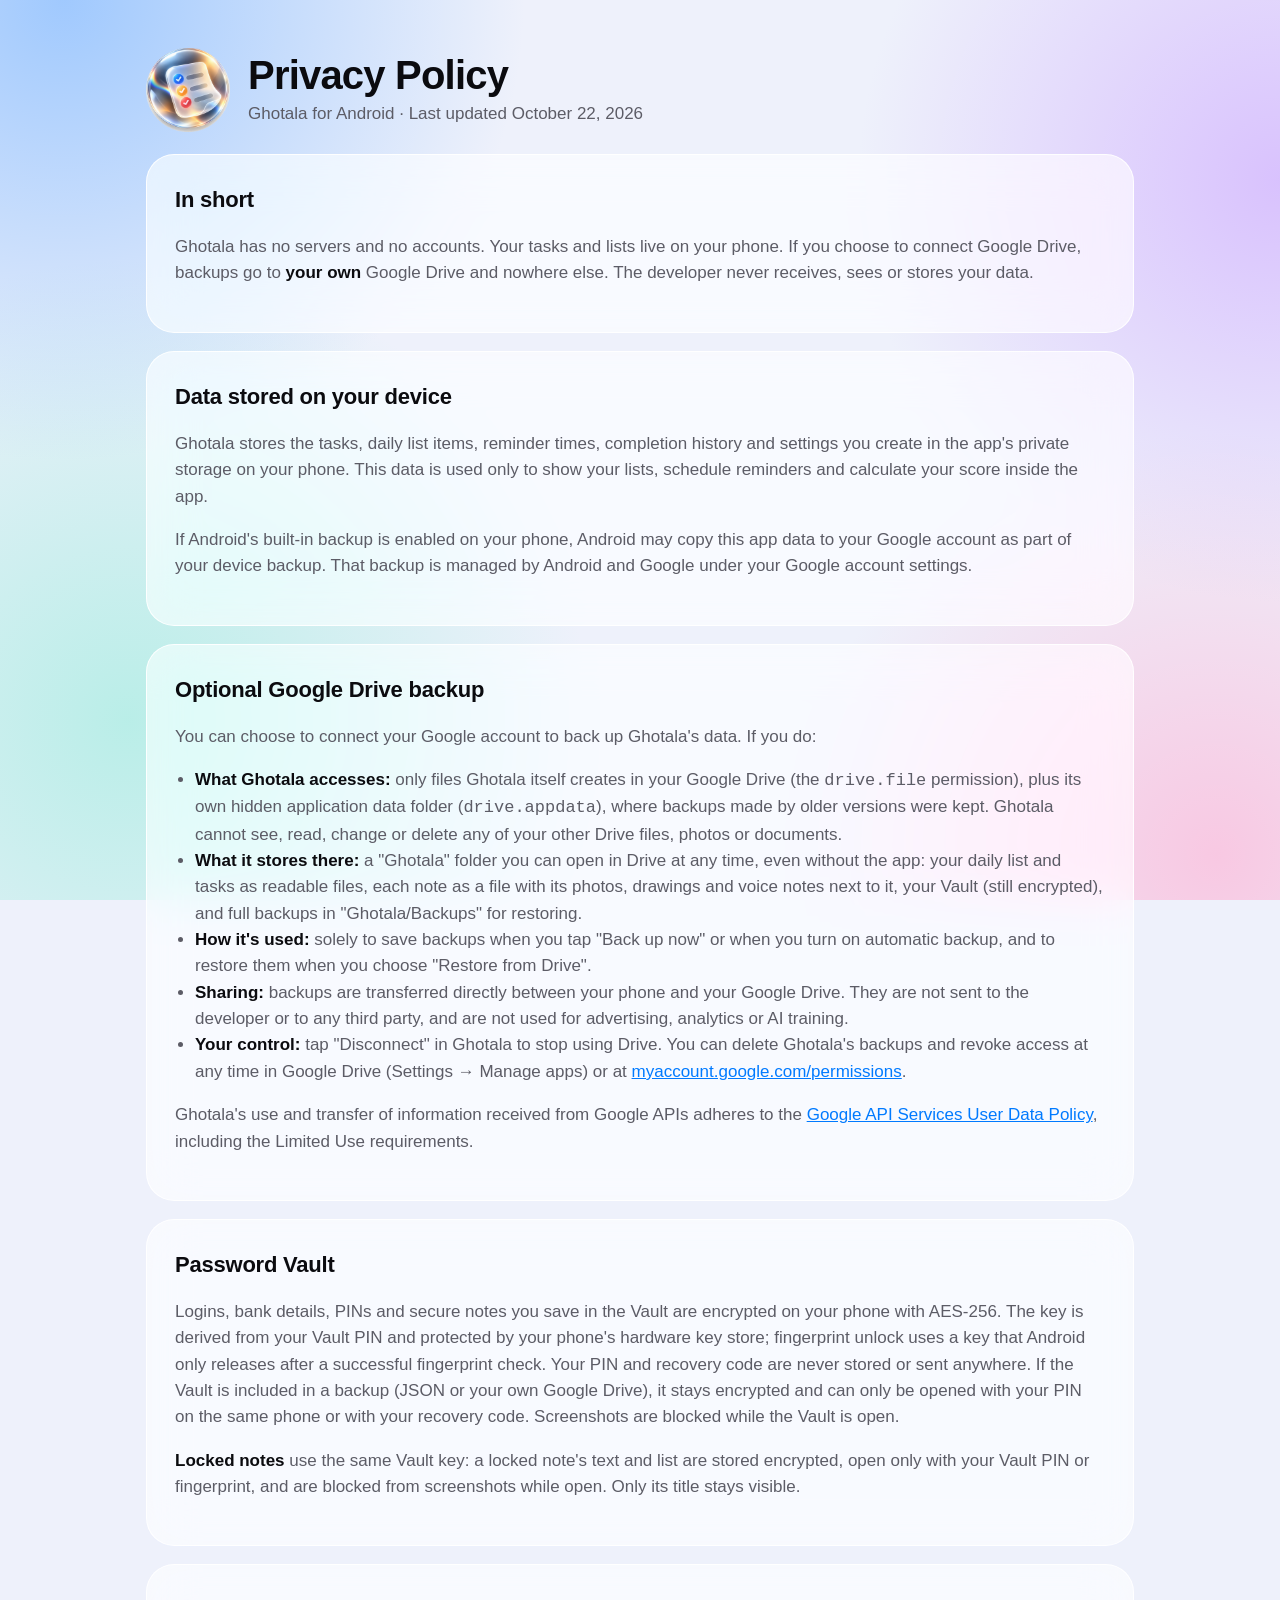
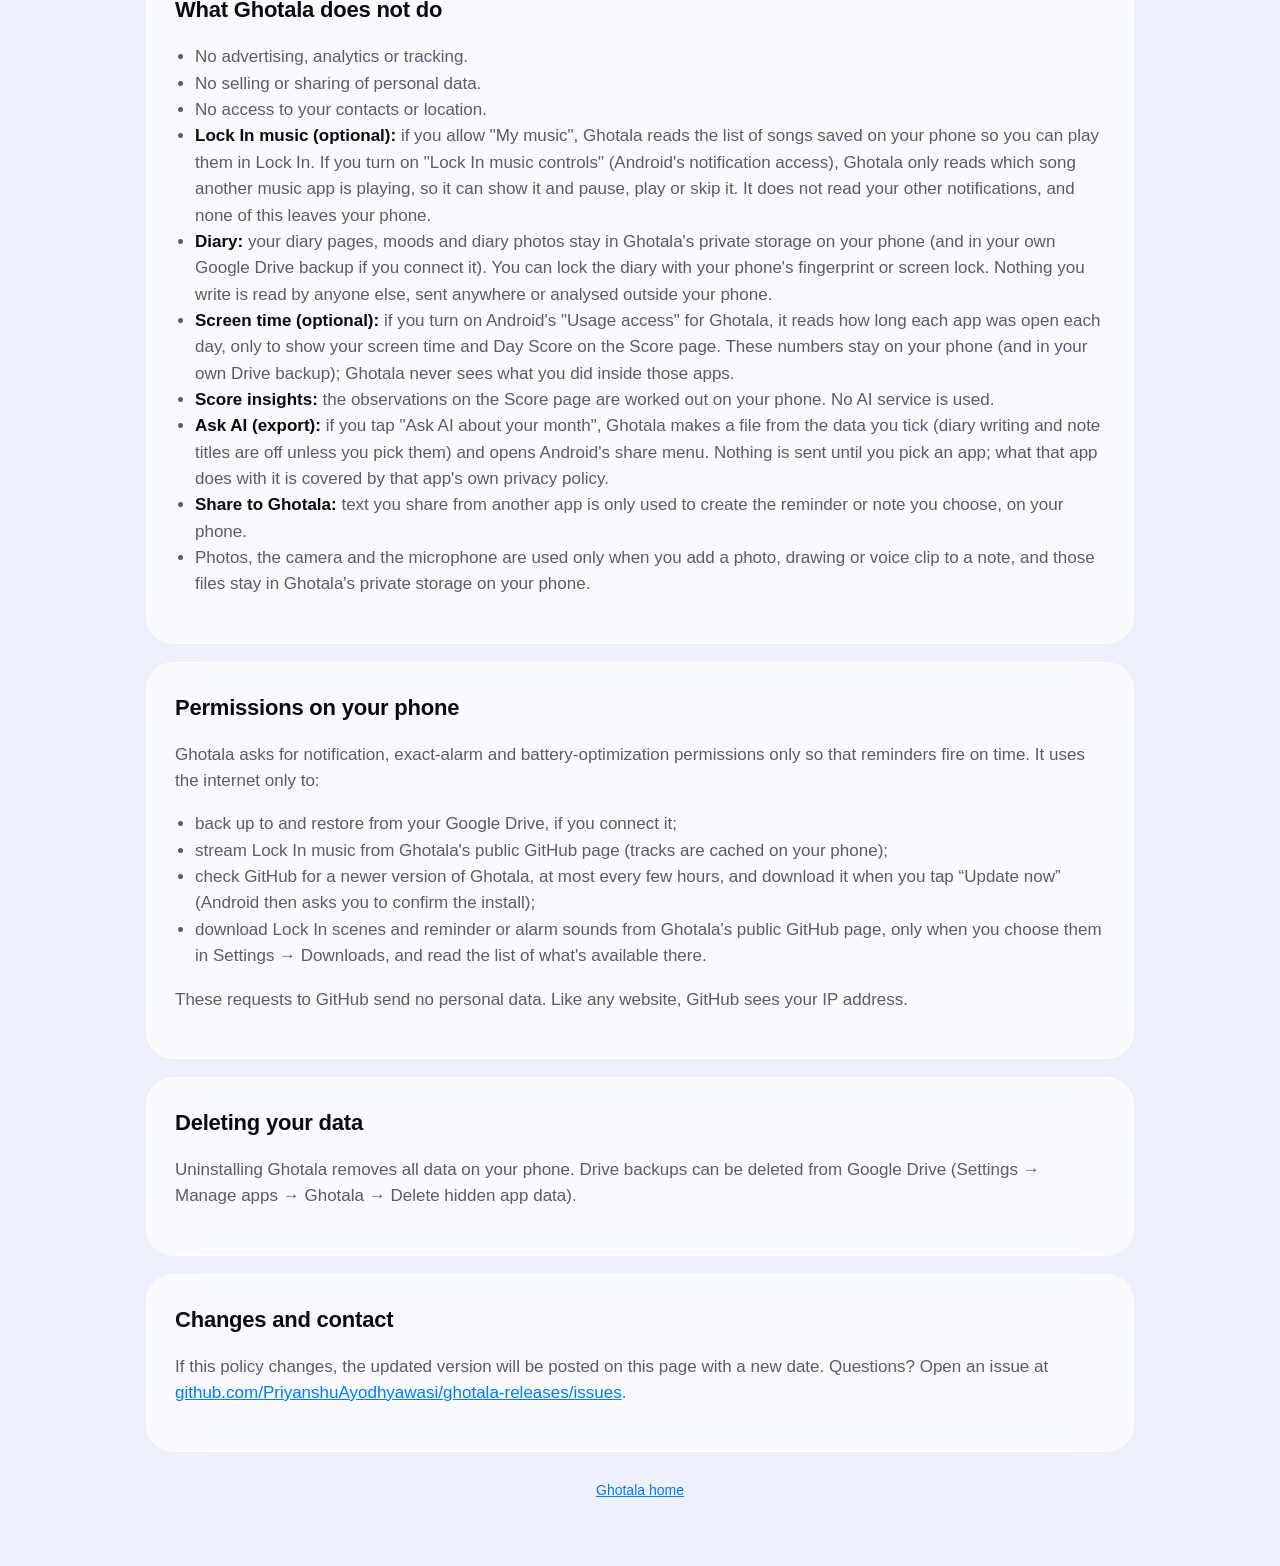
==== docs/privacy.html @ 21cbc841 "5.0: Score, locked notes, new Lock In, dock widget; privacy update" ====
<!doctype html>
<html lang="en">
<head>
  <meta charset="utf-8">
  <meta name="viewport" content="width=device-width, initial-scale=1">
  <title>Ghotala Privacy Policy</title>
  <meta name="description" content="How Ghotala handles your data, including optional Google Drive backups.">
  <link rel="icon" href="logo.png">
  <link rel="stylesheet" href="style.css?v=49">
</head>
<body>
<main>
  <header>
    <img src="logo.png" alt="Ghotala app icon">
    <div>
      <h1>Privacy Policy</h1>
      <p style="margin:4px 0 0">Ghotala for Android · Last updated October 22, 2026</p>
    </div>
  </header>

  <section class="card">
    <h2>In short</h2>
    <p>Ghotala has no servers and no accounts. Your tasks and lists live on your phone. If you choose to
      connect Google Drive, backups go to <strong>your own</strong> Google Drive and nowhere else.
      The developer never receives, sees or stores your data.</p>
  </section>

  <section class="card">
    <h2>Data stored on your device</h2>
    <p>Ghotala stores the tasks, daily list items, reminder times, completion history and settings you create in the
      app's private storage on your phone. This data is used only to show your lists, schedule reminders and
      calculate your score inside the app.</p>
    <p>If Android's built-in backup is enabled on your phone, Android may copy this app data to your Google account
      as part of your device backup. That backup is managed by Android and Google under your Google account settings.</p>
  </section>

  <section class="card">
    <h2>Optional Google Drive backup</h2>
    <p>You can choose to connect your Google account to back up Ghotala's data. If you do:</p>
    <ul>
      <li><strong>What Ghotala accesses:</strong> only files Ghotala itself creates in your Google Drive (the
        <code>drive.file</code> permission), plus its own hidden application data folder (<code>drive.appdata</code>),
        where backups made by older versions were kept. Ghotala cannot see, read, change or delete any of your other
        Drive files, photos or documents.</li>
      <li><strong>What it stores there:</strong> a "Ghotala" folder you can open in Drive at any time, even without the
        app: your daily list and tasks as readable files, each note as a file with its photos, drawings and voice
        notes next to it, your Vault (still encrypted), and full backups in "Ghotala/Backups" for restoring.</li>
      <li><strong>How it's used:</strong> solely to save backups when you tap "Back up now" or when you turn on automatic
        backup, and to restore them when you choose "Restore from Drive".</li>
      <li><strong>Sharing:</strong> backups are transferred directly between your phone and your Google Drive. They are not
        sent to the developer or to any third party, and are not used for advertising, analytics or AI training.</li>
      <li><strong>Your control:</strong> tap "Disconnect" in Ghotala to stop using Drive. You can delete Ghotala's backups
        and revoke access at any time in Google Drive (Settings → Manage apps) or at
        <a href="https://myaccount.google.com/permissions">myaccount.google.com/permissions</a>.</li>
    </ul>
    <p>Ghotala's use and transfer of information received from Google APIs adheres to the
      <a href="https://developers.google.com/terms/api-services-user-data-policy">Google API Services User Data Policy</a>,
      including the Limited Use requirements.</p>
  </section>

  <section class="card">
    <h2>Password Vault</h2>
    <p>Logins, bank details, PINs and secure notes you save in the Vault are encrypted on your phone with AES-256.
      The key is derived from your Vault PIN and protected by your phone's hardware key store; fingerprint unlock uses
      a key that Android only releases after a successful fingerprint check. Your PIN and recovery code are never stored
      or sent anywhere. If the Vault is included in a backup (JSON or your own Google Drive), it stays encrypted and can
      only be opened with your PIN on the same phone or with your recovery code. Screenshots are blocked while the Vault is open.</p>
    <p><strong>Locked notes</strong> use the same Vault key: a locked note's text and list are stored encrypted, open only
      with your Vault PIN or fingerprint, and are blocked from screenshots while open. Only its title stays visible.</p>
  </section>

  <section class="card">
    <h2>What Ghotala does not do</h2>
    <ul>
      <li>No advertising, analytics or tracking.</li>
      <li>No selling or sharing of personal data.</li>
      <li>No access to your contacts or location.</li>
      <li><strong>Lock In music (optional):</strong> if you allow "My music", Ghotala reads the list of songs saved on
        your phone so you can play them in Lock In. If you turn on "Lock In music controls" (Android's notification
        access), Ghotala only reads which song another music app is playing, so it can show it and pause, play or skip it.
        It does not read your other notifications, and none of this leaves your phone.</li>
      <li><strong>Diary:</strong> your diary pages, moods and diary photos stay in Ghotala's private storage on your phone
        (and in your own Google Drive backup if you connect it). You can lock the diary with your phone's fingerprint or
        screen lock. Nothing you write is read by anyone else, sent anywhere or analysed outside your phone.</li>
      <li><strong>Screen time (optional):</strong> if you turn on Android's "Usage access" for Ghotala, it reads how long
        each app was open each day, only to show your screen time and Day Score on the Score page. These numbers stay on your
        phone (and in your own Drive backup); Ghotala never sees what you did inside those apps.</li>
      <li><strong>Score insights:</strong> the observations on the Score page are worked out on your phone. No AI service is used.</li>
      <li><strong>Ask AI (export):</strong> if you tap "Ask AI about your month", Ghotala makes a file from the data you tick
        (diary writing and note titles are off unless you pick them) and opens Android's share menu. Nothing is sent until
        you pick an app; what that app does with it is covered by that app's own privacy policy.</li>
      <li><strong>Share to Ghotala:</strong> text you share from another app is only used to create the reminder or note you choose, on your phone.</li>
      <li>Photos, the camera and the microphone are used only when you add a photo, drawing or voice clip to a note,
        and those files stay in Ghotala's private storage on your phone.</li>
    </ul>
  </section>

  <section class="card">
    <h2>Permissions on your phone</h2>
    <p>Ghotala asks for notification, exact-alarm and battery-optimization permissions only so that reminders fire on time.
      It uses the internet only to:</p>
    <ul>
      <li>back up to and restore from your Google Drive, if you connect it;</li>
      <li>stream Lock In music from Ghotala's public GitHub page (tracks are cached on your phone);</li>
      <li>check GitHub for a newer version of Ghotala, at most every few hours, and download it when you tap “Update now” (Android then asks you to confirm the install);</li>
      <li>download Lock In scenes and reminder or alarm sounds from Ghotala's public GitHub page, only when you choose them in Settings → Downloads, and read the list of what's available there.</li>
    </ul>
    <p>These requests to GitHub send no personal data. Like any website, GitHub sees your IP address.</p>
  </section>

  <section class="card">
    <h2>Deleting your data</h2>
    <p>Uninstalling Ghotala removes all data on your phone. Drive backups can be deleted from Google Drive
      (Settings → Manage apps → Ghotala → Delete hidden app data).</p>
  </section>

  <section class="card">
    <h2>Changes and contact</h2>
    <p>If this policy changes, the updated version will be posted on this page with a new date.
      Questions? Open an issue at
      <a href="https://github.com/PriyanshuAyodhyawasi/ghotala-releases/issues">github.com/PriyanshuAyodhyawasi/ghotala-releases/issues</a>.</p>
  </section>

  <footer><a href="index.html">Ghotala home</a></footer>
</main>
</body>
</html>
---- docs/style.css ----
:root {
  --bg: #eef1fb; --text: #0b0b0f; --text2: #5c5c66; --glass: rgba(255,255,255,.62);
  --rim: rgba(255,255,255,.9); --accent: #007aff; --blob1: #7fb8ff; --blob2: #cda8ff; --blob3: #ffadd2; --blob4: #8eebd8;
}
@media (prefers-color-scheme: dark) {
  :root { --bg: #07080f; --text: #fff; --text2: #a5a5b0; --glass: rgba(255,255,255,.08);
    --rim: rgba(255,255,255,.22); --accent: #0a84ff; --blob1: #1e5bff; --blob2: #7b2cff; --blob3: #ff2d87; --blob4: #00bfa5; }
}
* { box-sizing: border-box; }
body {
  margin: 0; min-height: 100vh; color: var(--text); background: var(--bg);
  font: 17px/1.55 -apple-system, BlinkMacSystemFont, "SF Pro Text", "Segoe UI", Roboto, sans-serif;
  background-image:
    radial-gradient(60vmax 60vmax at 5% 0%, color-mix(in srgb, var(--blob1) 70%, transparent), transparent 60%),
    radial-gradient(55vmax 55vmax at 100% 20%, color-mix(in srgb, var(--blob2) 65%, transparent), transparent 60%),
    radial-gradient(60vmax 60vmax at 10% 80%, color-mix(in srgb, var(--blob4) 55%, transparent), transparent 60%),
    radial-gradient(55vmax 55vmax at 95% 95%, color-mix(in srgb, var(--blob3) 60%, transparent), transparent 60%);
  background-attachment: fixed;
}
main { max-width: 760px; margin: 0 auto; padding: 48px 16px 64px; }
.card {
  background: var(--glass); border: 1px solid var(--rim); border-radius: 28px; padding: 28px;
  backdrop-filter: blur(24px) saturate(160%); -webkit-backdrop-filter: blur(24px) saturate(160%);
  margin-bottom: 18px;
}
header { display: flex; align-items: center; gap: 18px; margin-bottom: 22px; }
header img { width: 84px; height: 84px; border-radius: 20px; }
h1 { font-size: 40px; line-height: 1.1; margin: 0; letter-spacing: -.02em; }
h2 { font-size: 22px; margin: 0 0 8px; letter-spacing: -.01em; }
p, li { color: var(--text2); }
p strong, li strong { color: var(--text); }
a { color: var(--accent); }
.btn {
  display: inline-block; background: var(--accent); color: #fff; text-decoration: none; font-weight: 600;
  padding: 12px 22px; border-radius: 999px; margin: 6px 8px 0 0;
}
.btn.ghost { background: var(--glass); color: var(--accent); border: 1px solid var(--rim); }
ul { padding-left: 20px; }
footer { text-align: center; font-size: 14px; color: var(--text2); margin-top: 28px; }

/* 4.9 site: hero, feature grid, screenshot strip, install steps */
.hero { display: block; text-align: center; margin: 8px 0 26px; }
.hero .icon { width: 108px; height: 108px; border-radius: 26px; box-shadow: 0 18px 50px rgba(0,0,0,.28); }
.hero h1 { font-size: 52px; margin-top: 16px; }
.tag { font-size: 20px; color: var(--text); margin: 8px 0 18px; }
.cta { display: flex; gap: 10px; justify-content: center; flex-wrap: wrap; }
.cta .btn { margin: 0; }
.small { font-size: 14px; color: var(--text2); margin-top: 12px; }
.banner { width: 100%; border-radius: 26px; display: block; margin: 0 0 22px; box-shadow: 0 30px 80px rgba(0,0,0,.35); }
main { max-width: 1020px; }
.grid { display: grid; grid-template-columns: repeat(auto-fit, minmax(240px, 1fr)); gap: 14px; margin-bottom: 18px; }
.grid .card { margin: 0; padding: 22px; }
.grid h3 { margin: 6px 0 6px; font-size: 18px; }
.grid p { margin: 0; font-size: 15px; }
.em { font-size: 26px; }
.shots { display: flex; gap: 14px; overflow-x: auto; padding-bottom: 8px; scroll-snap-type: x mandatory; }
.shots figure { margin: 0; flex: 0 0 190px; scroll-snap-align: start; text-align: center; }
.shots img { width: 190px; border-radius: 24px; display: block; border: 1px solid var(--rim); }
.shots figcaption { font-size: 13px; color: var(--text2); margin-top: 6px; }
.steps { padding-left: 22px; }
.steps li { margin: 6px 0; }
@media (max-width: 560px) { .hero h1 { font-size: 40px; } .tag { font-size: 17px; } .shots figure { flex-basis: 150px; } .shots img { width: 150px; } }
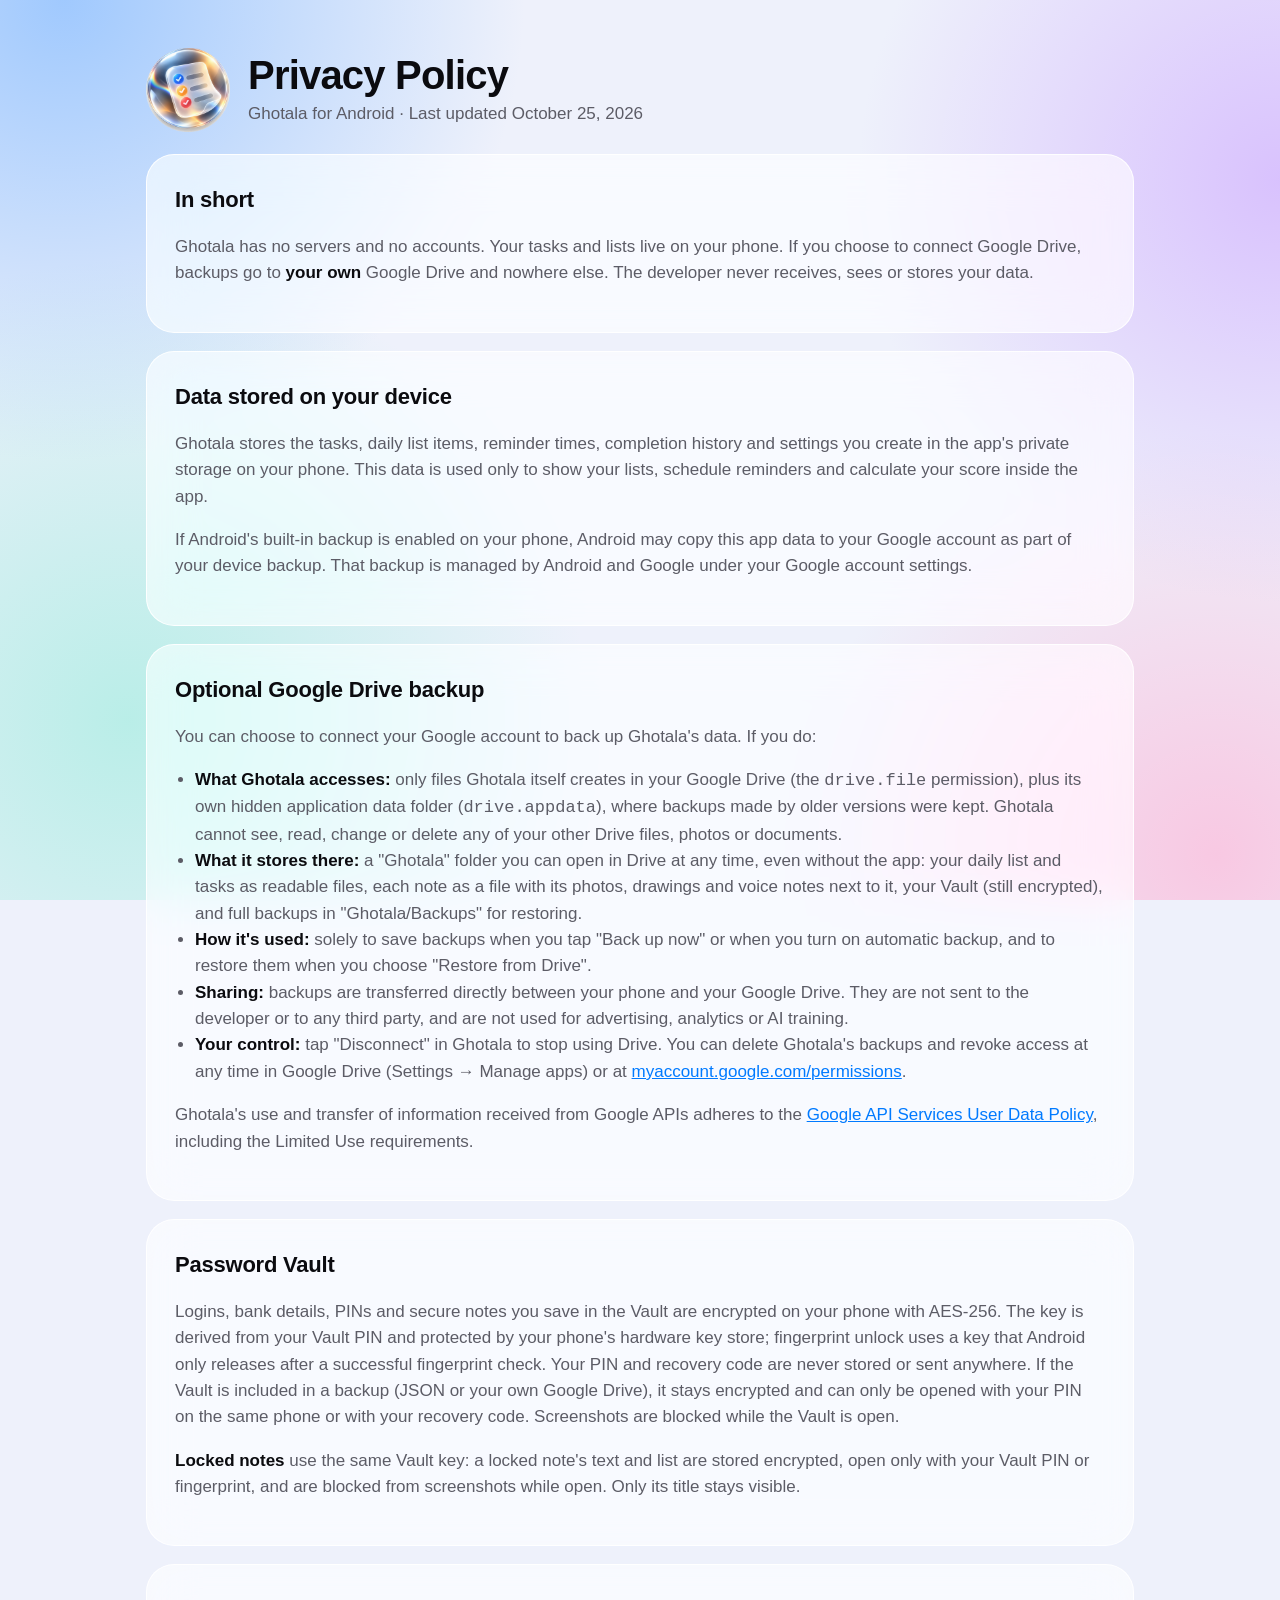
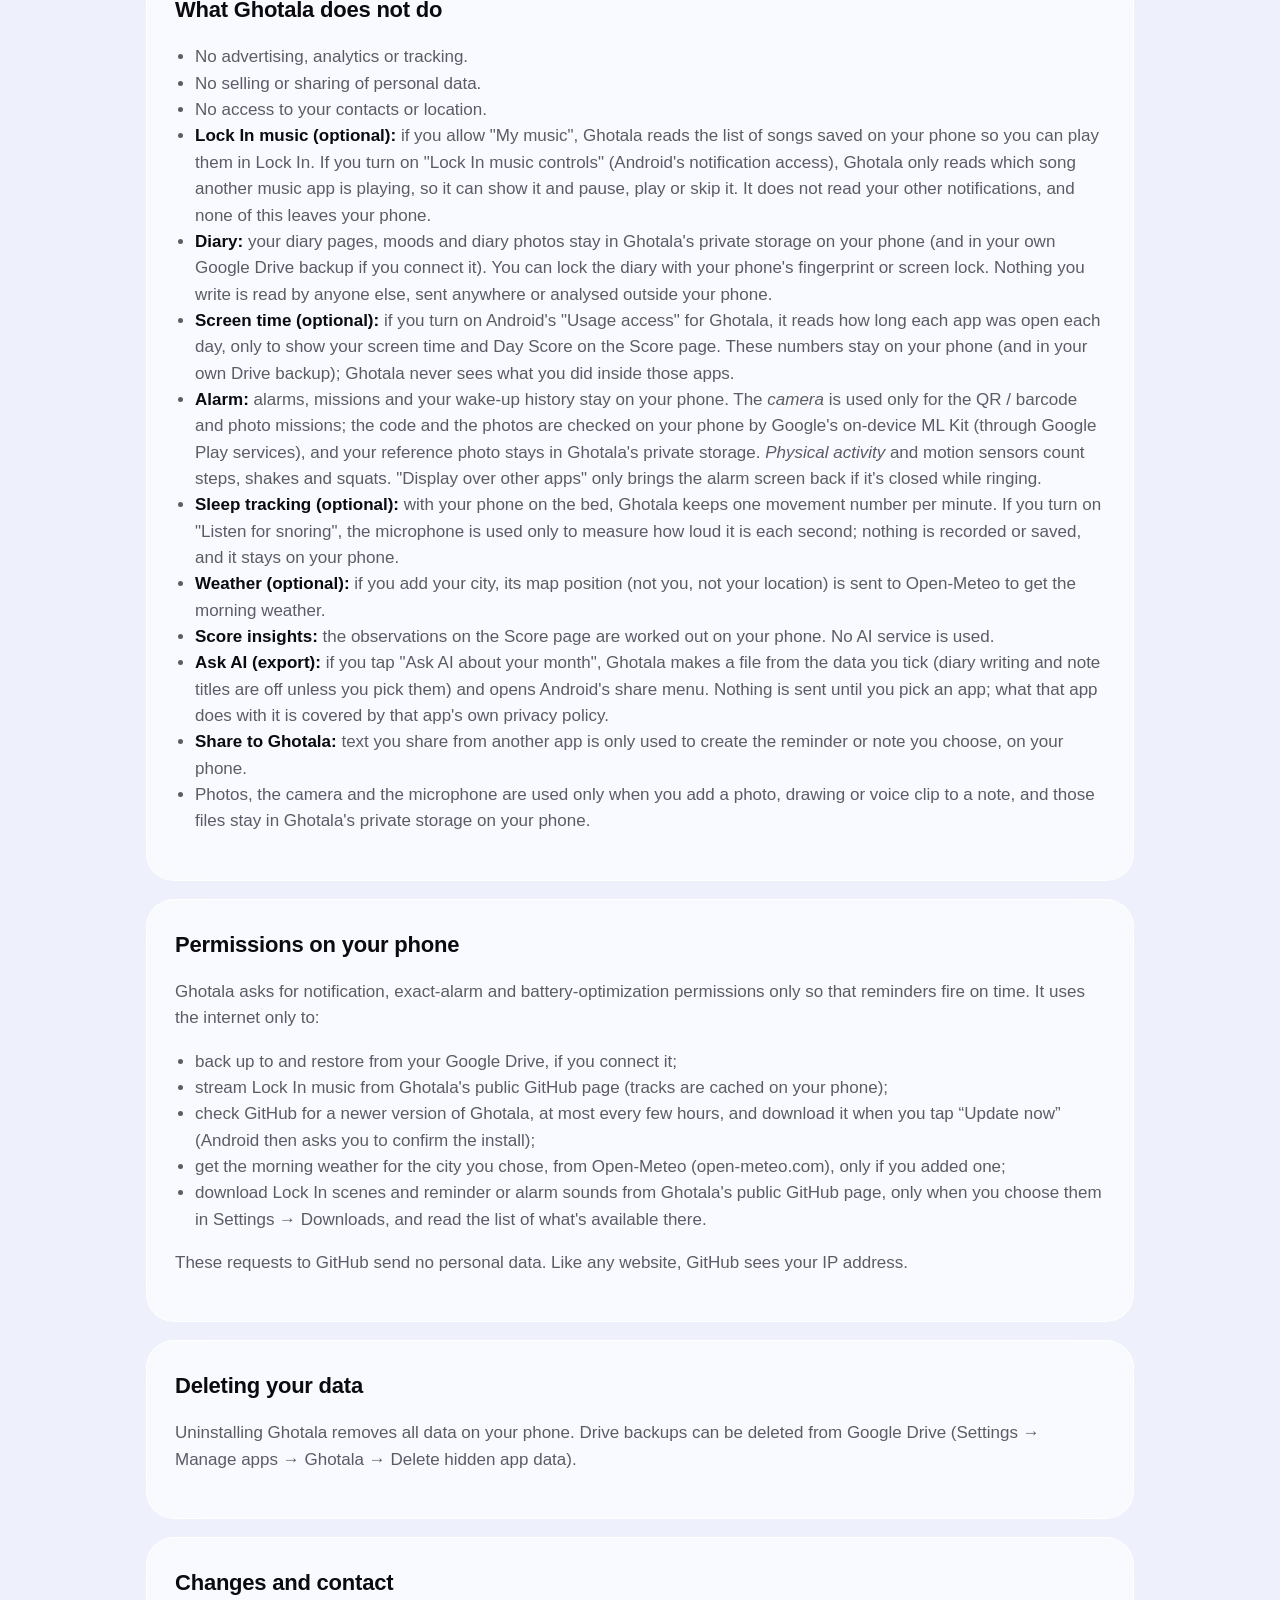
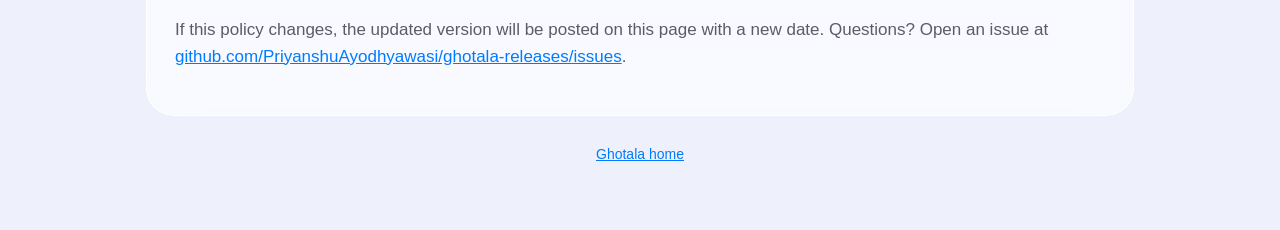
==== commit 0d39381a: "5.2: Alarm tab, sleep tracking; privacy update" ====
--- a/docs/privacy.html
+++ b/docs/privacy.html
@@ -14,7 +14,7 @@
     <img src="logo.png" alt="Ghotala app icon">
     <div>
       <h1>Privacy Policy</h1>
-      <p style="margin:4px 0 0">Ghotala for Android · Last updated October 22, 2026</p>
+      <p style="margin:4px 0 0">Ghotala for Android · Last updated October 25, 2026</p>
     </div>
   </header>
 
@@ -85,6 +85,16 @@
       <li><strong>Screen time (optional):</strong> if you turn on Android's "Usage access" for Ghotala, it reads how long
         each app was open each day, only to show your screen time and Day Score on the Score page. These numbers stay on your
         phone (and in your own Drive backup); Ghotala never sees what you did inside those apps.</li>
+      <li><strong>Alarm:</strong> alarms, missions and your wake-up history stay on your phone. The <em>camera</em> is used only
+        for the QR / barcode and photo missions; the code and the photos are checked on your phone by Google's on-device
+        ML Kit (through Google Play services), and your reference photo stays in Ghotala's private storage.
+        <em>Physical activity</em> and motion sensors count steps, shakes and squats. "Display over other apps" only brings
+        the alarm screen back if it's closed while ringing.</li>
+      <li><strong>Sleep tracking (optional):</strong> with your phone on the bed, Ghotala keeps one movement number per minute.
+        If you turn on "Listen for snoring", the microphone is used only to measure how loud it is each second; nothing is
+        recorded or saved, and it stays on your phone.</li>
+      <li><strong>Weather (optional):</strong> if you add your city, its map position (not you, not your location) is sent to
+        Open-Meteo to get the morning weather.</li>
       <li><strong>Score insights:</strong> the observations on the Score page are worked out on your phone. No AI service is used.</li>
       <li><strong>Ask AI (export):</strong> if you tap "Ask AI about your month", Ghotala makes a file from the data you tick
         (diary writing and note titles are off unless you pick them) and opens Android's share menu. Nothing is sent until
@@ -103,6 +113,7 @@
       <li>back up to and restore from your Google Drive, if you connect it;</li>
       <li>stream Lock In music from Ghotala's public GitHub page (tracks are cached on your phone);</li>
       <li>check GitHub for a newer version of Ghotala, at most every few hours, and download it when you tap “Update now” (Android then asks you to confirm the install);</li>
+      <li>get the morning weather for the city you chose, from Open-Meteo (open-meteo.com), only if you added one;</li>
       <li>download Lock In scenes and reminder or alarm sounds from Ghotala's public GitHub page, only when you choose them in Settings → Downloads, and read the list of what's available there.</li>
     </ul>
     <p>These requests to GitHub send no personal data. Like any website, GitHub sees your IP address.</p>
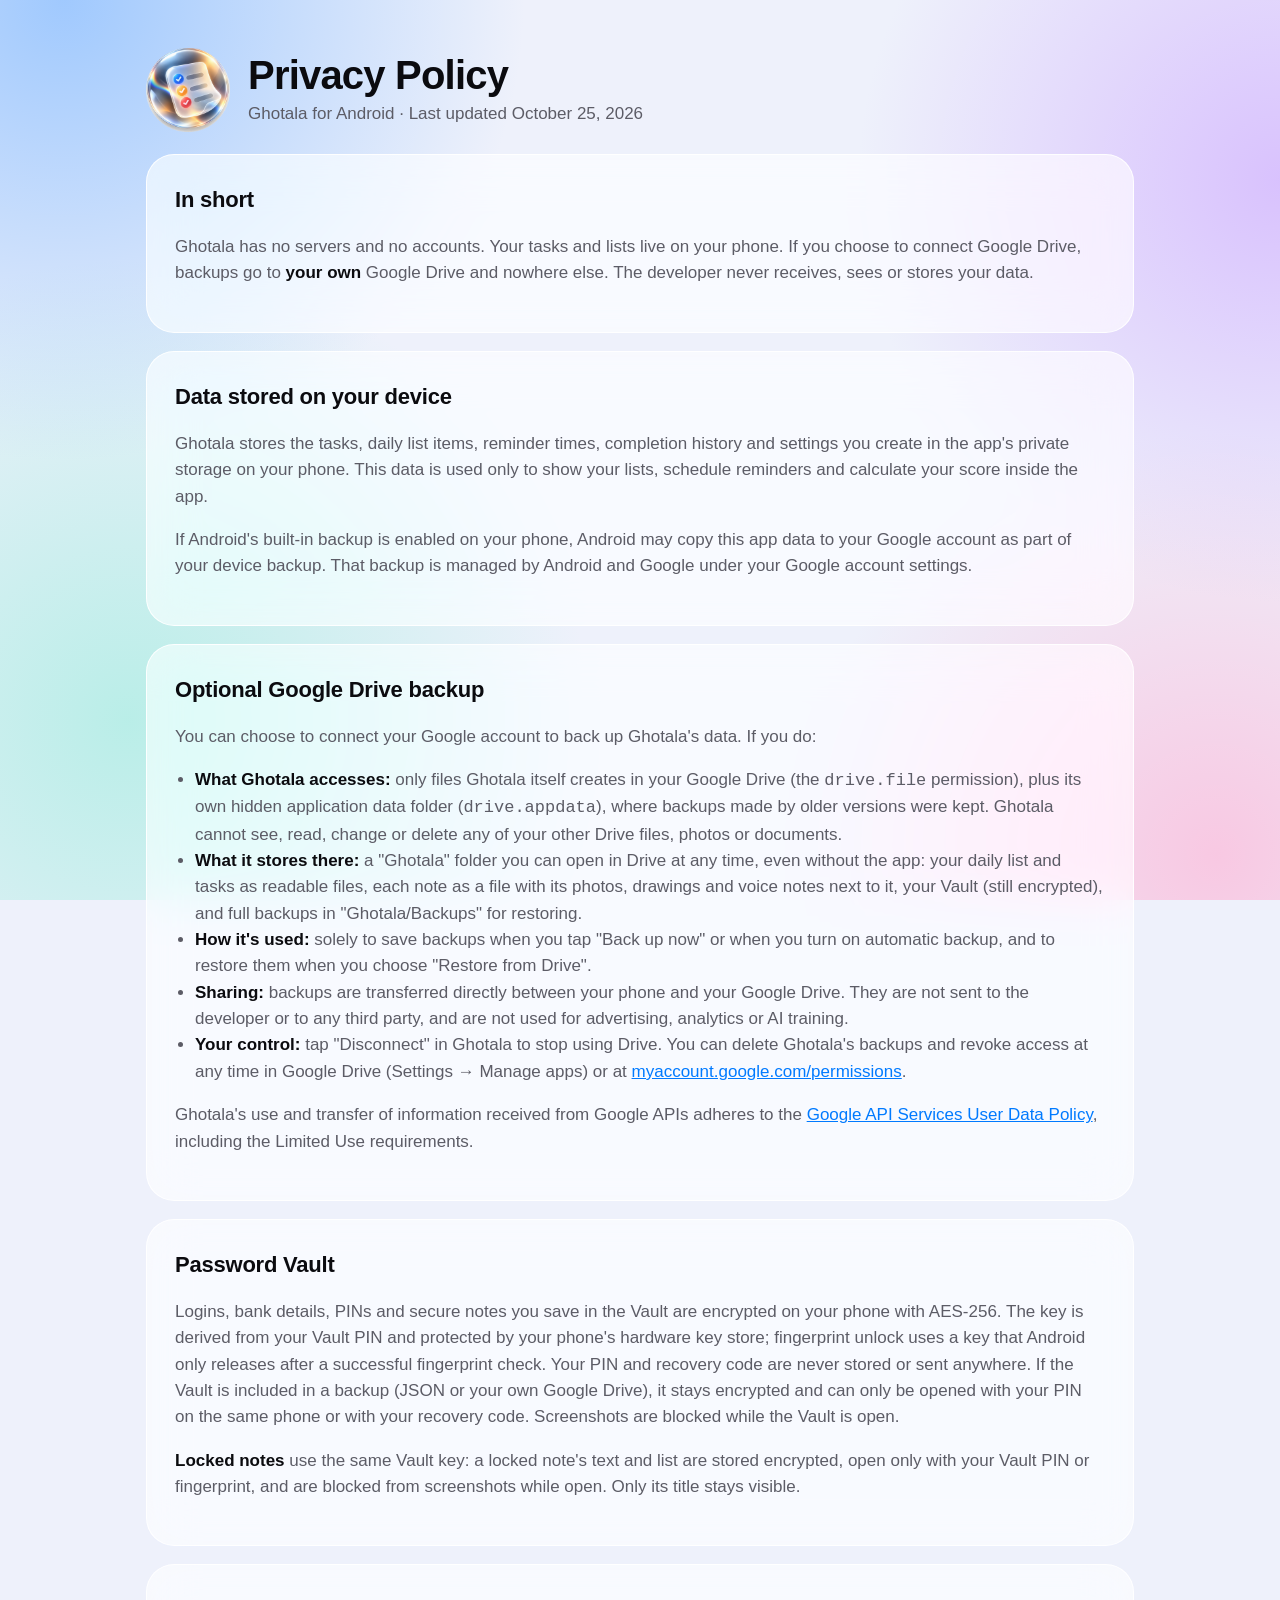
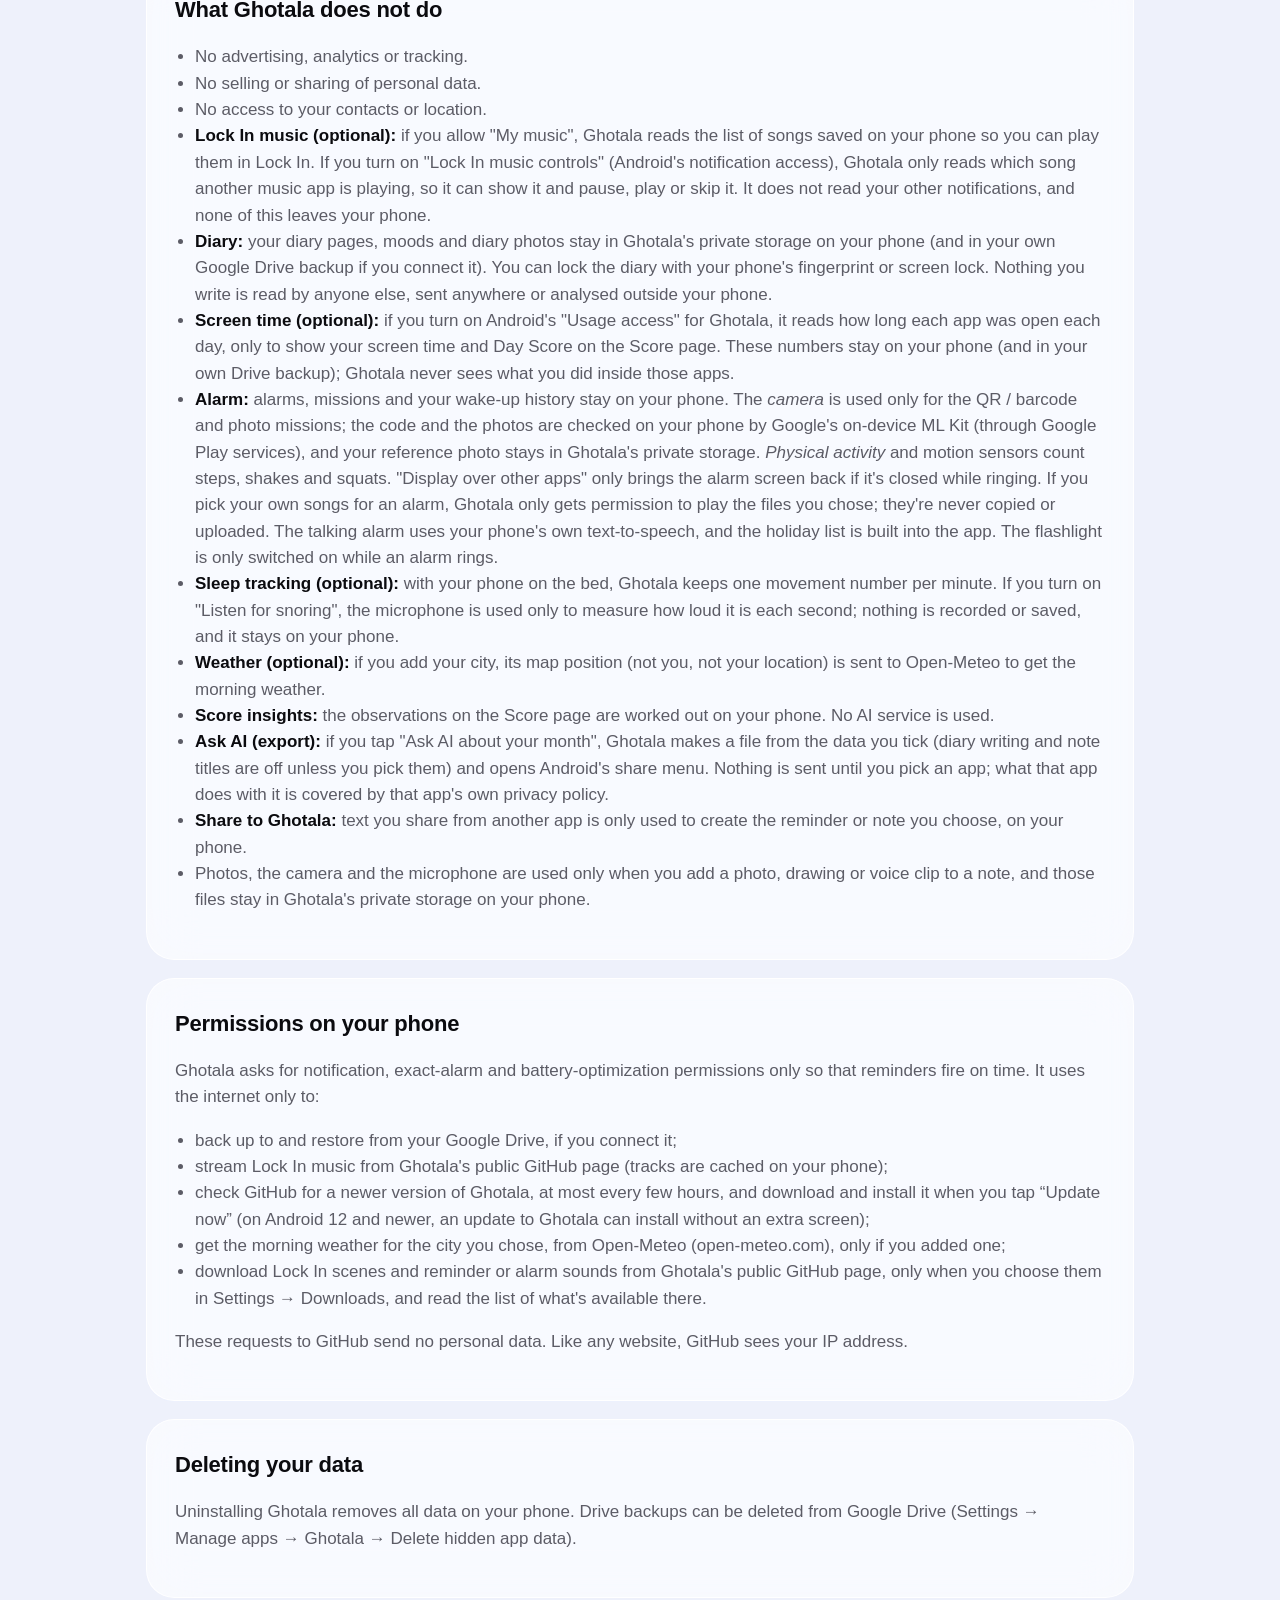
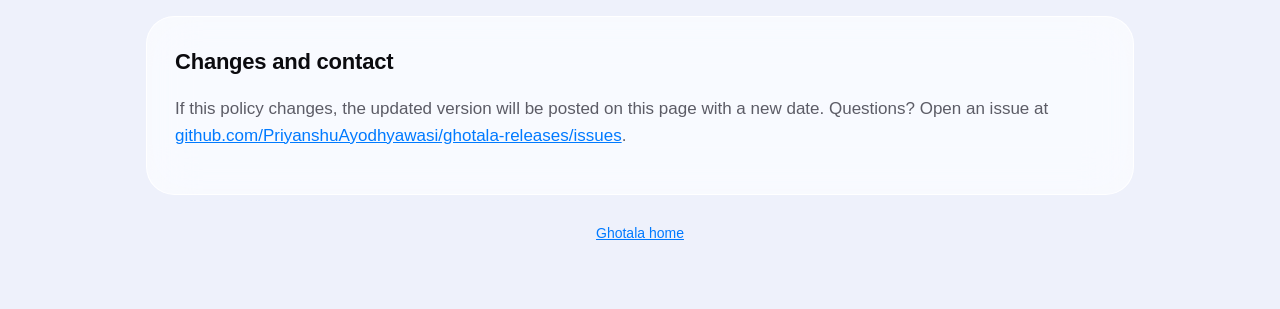
==== commit 633f65ac: "5.3: latest version under Download, alarm features; privacy update" ====
--- a/docs/privacy.html
+++ b/docs/privacy.html
@@ -89,7 +89,9 @@
         for the QR / barcode and photo missions; the code and the photos are checked on your phone by Google's on-device
         ML Kit (through Google Play services), and your reference photo stays in Ghotala's private storage.
         <em>Physical activity</em> and motion sensors count steps, shakes and squats. "Display over other apps" only brings
-        the alarm screen back if it's closed while ringing.</li>
+        the alarm screen back if it's closed while ringing. If you pick your own songs for an alarm, Ghotala only gets
+        permission to play the files you chose; they're never copied or uploaded. The talking alarm uses your phone's own
+        text-to-speech, and the holiday list is built into the app. The flashlight is only switched on while an alarm rings.</li>
       <li><strong>Sleep tracking (optional):</strong> with your phone on the bed, Ghotala keeps one movement number per minute.
         If you turn on "Listen for snoring", the microphone is used only to measure how loud it is each second; nothing is
         recorded or saved, and it stays on your phone.</li>
@@ -112,7 +114,7 @@
     <ul>
       <li>back up to and restore from your Google Drive, if you connect it;</li>
       <li>stream Lock In music from Ghotala's public GitHub page (tracks are cached on your phone);</li>
-      <li>check GitHub for a newer version of Ghotala, at most every few hours, and download it when you tap “Update now” (Android then asks you to confirm the install);</li>
+      <li>check GitHub for a newer version of Ghotala, at most every few hours, and download and install it when you tap “Update now” (on Android 12 and newer, an update to Ghotala can install without an extra screen);</li>
       <li>get the morning weather for the city you chose, from Open-Meteo (open-meteo.com), only if you added one;</li>
       <li>download Lock In scenes and reminder or alarm sounds from Ghotala's public GitHub page, only when you choose them in Settings → Downloads, and read the list of what's available there.</li>
     </ul>
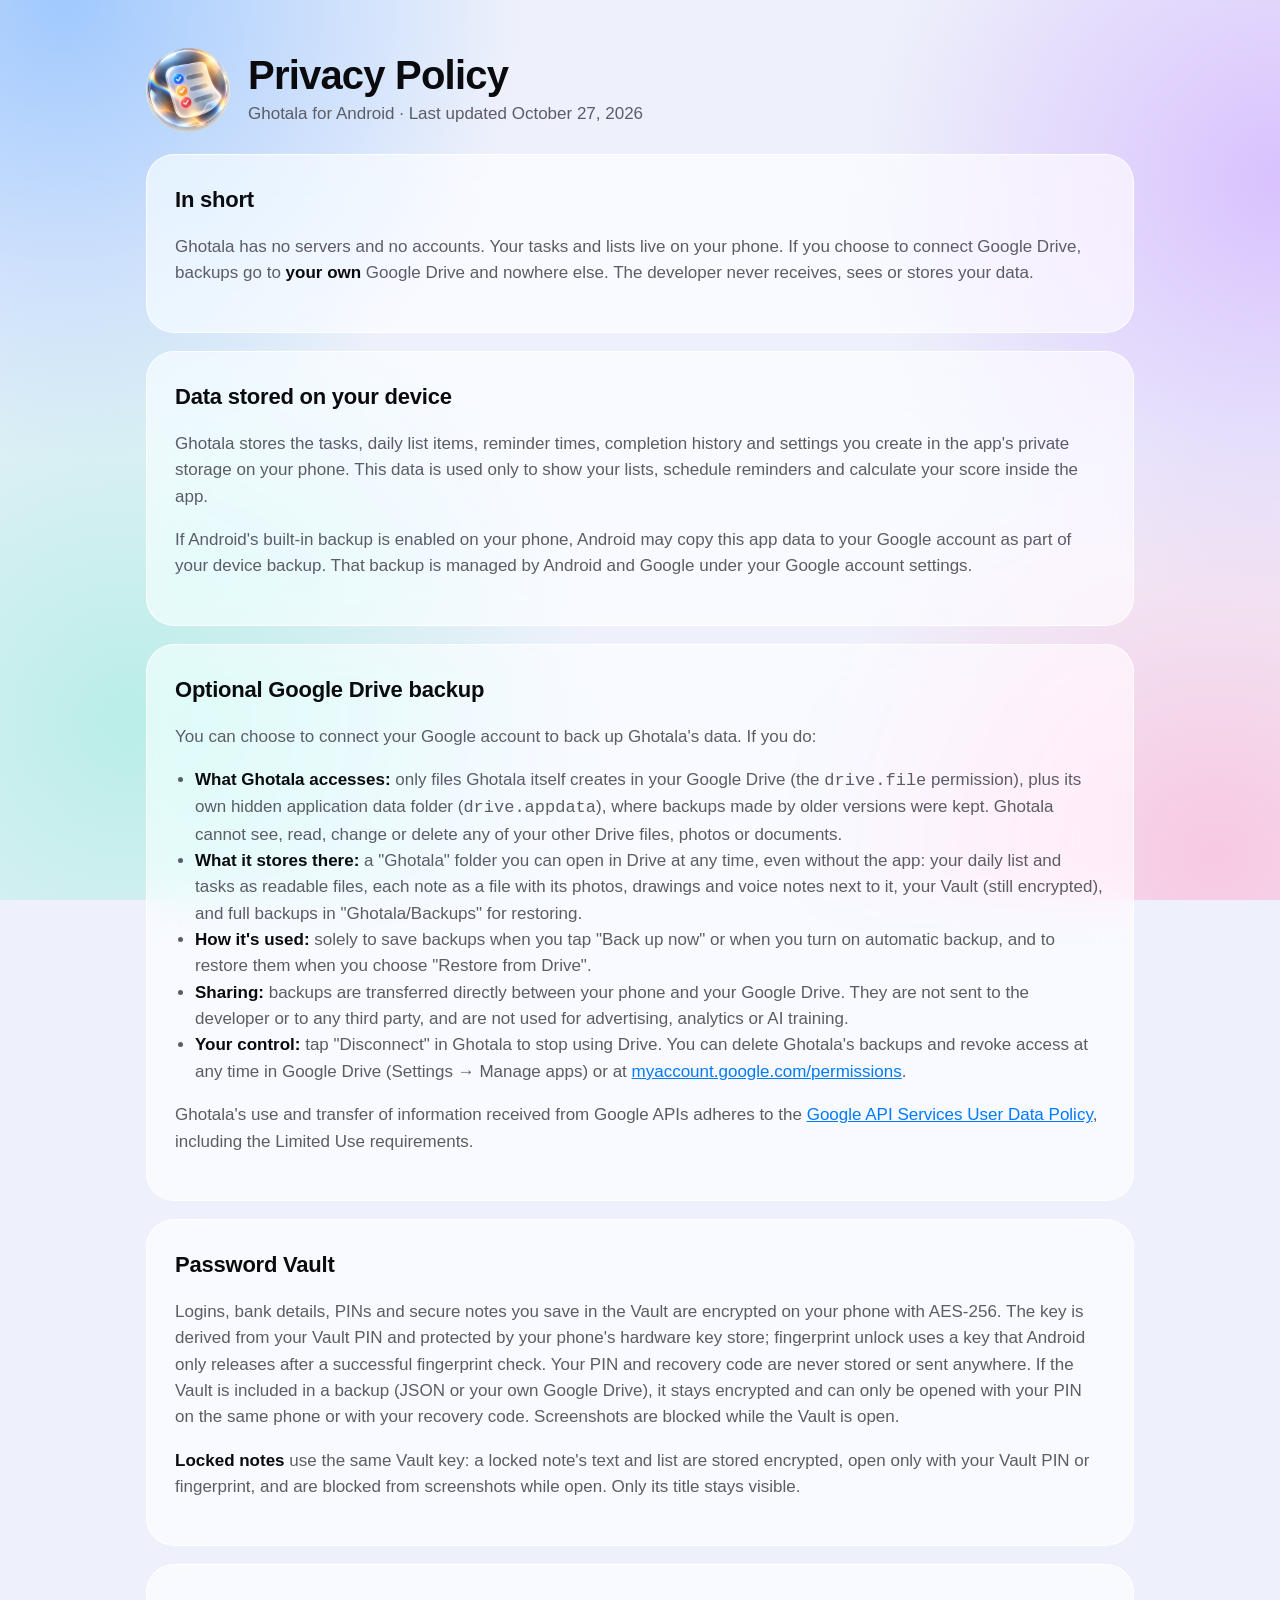
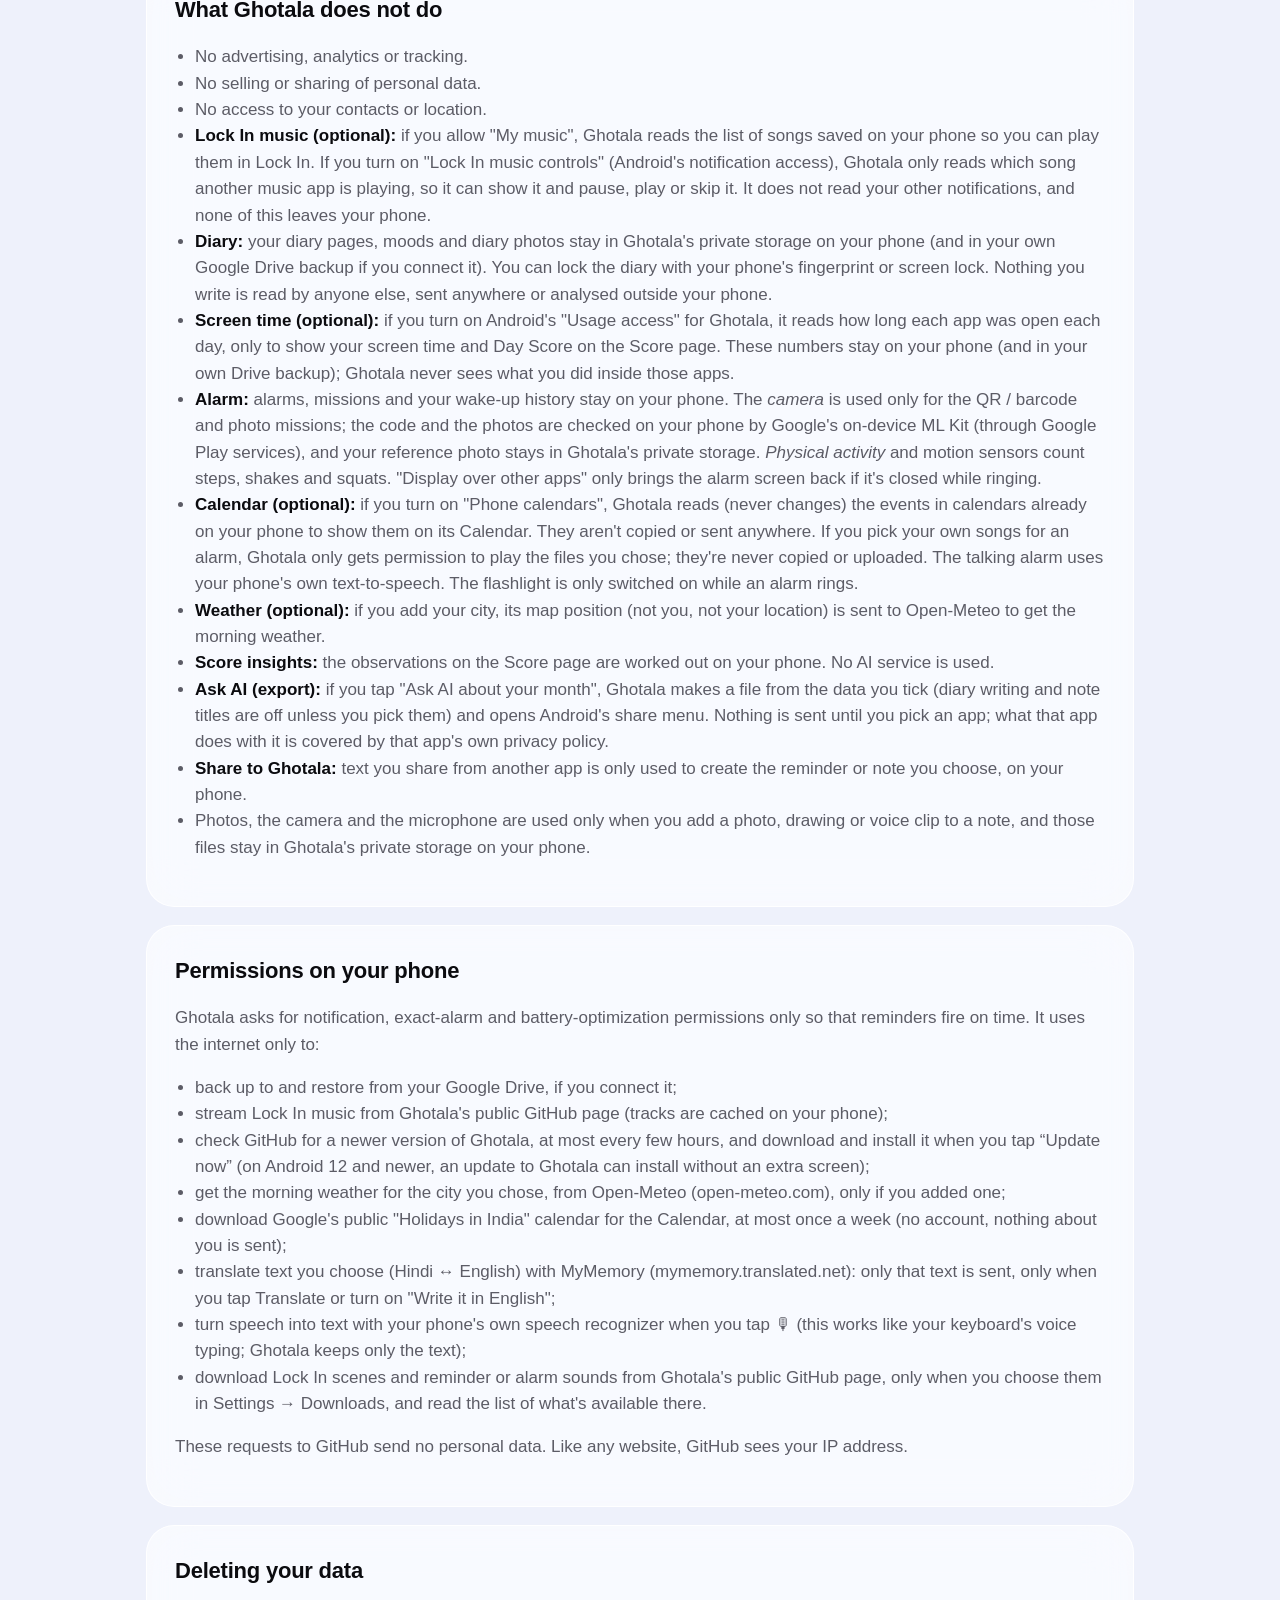
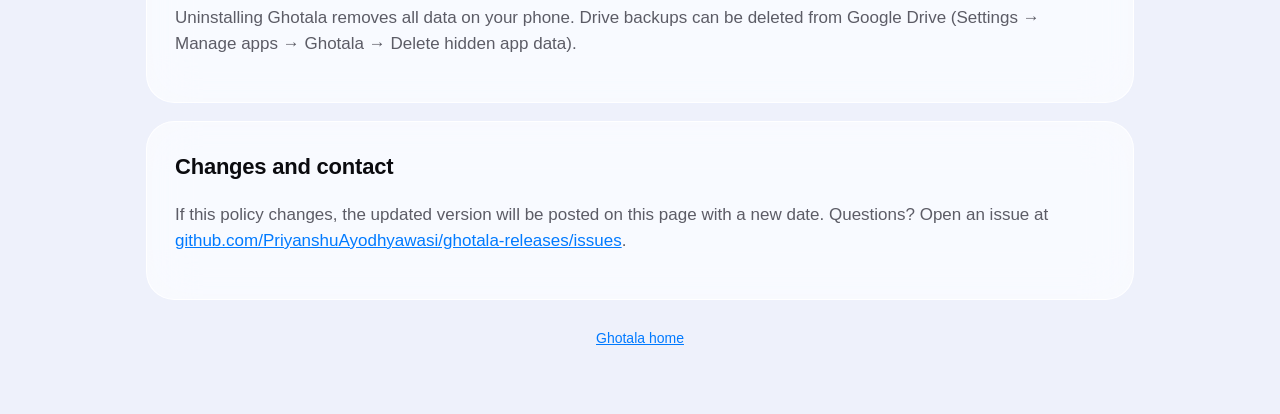
==== commit 716d0aa6: "Site and privacy for 5.4 Co-Authored-By: Claude Opus 5.5 <noreply@anthropic.com>" ====
--- a/docs/privacy.html
+++ b/docs/privacy.html
@@ -14,7 +14,7 @@
     <img src="logo.png" alt="Ghotala app icon">
     <div>
       <h1>Privacy Policy</h1>
-      <p style="margin:4px 0 0">Ghotala for Android · Last updated October 25, 2026</p>
+      <p style="margin:4px 0 0">Ghotala for Android · Last updated October 27, 2026</p>
     </div>
   </header>
 
@@ -89,12 +89,10 @@
         for the QR / barcode and photo missions; the code and the photos are checked on your phone by Google's on-device
         ML Kit (through Google Play services), and your reference photo stays in Ghotala's private storage.
         <em>Physical activity</em> and motion sensors count steps, shakes and squats. "Display over other apps" only brings
-        the alarm screen back if it's closed while ringing. If you pick your own songs for an alarm, Ghotala only gets
+        the alarm screen back if it's closed while ringing.</li>
+      <li><strong>Calendar (optional):</strong> if you turn on "Phone calendars", Ghotala reads (never changes) the events in calendars already on your phone to show them on its Calendar. They aren't copied or sent anywhere. If you pick your own songs for an alarm, Ghotala only gets
         permission to play the files you chose; they're never copied or uploaded. The talking alarm uses your phone's own
-        text-to-speech, and the holiday list is built into the app. The flashlight is only switched on while an alarm rings.</li>
-      <li><strong>Sleep tracking (optional):</strong> with your phone on the bed, Ghotala keeps one movement number per minute.
-        If you turn on "Listen for snoring", the microphone is used only to measure how loud it is each second; nothing is
-        recorded or saved, and it stays on your phone.</li>
+        text-to-speech. The flashlight is only switched on while an alarm rings.</li>
       <li><strong>Weather (optional):</strong> if you add your city, its map position (not you, not your location) is sent to
         Open-Meteo to get the morning weather.</li>
       <li><strong>Score insights:</strong> the observations on the Score page are worked out on your phone. No AI service is used.</li>
@@ -116,6 +114,9 @@
       <li>stream Lock In music from Ghotala's public GitHub page (tracks are cached on your phone);</li>
       <li>check GitHub for a newer version of Ghotala, at most every few hours, and download and install it when you tap “Update now” (on Android 12 and newer, an update to Ghotala can install without an extra screen);</li>
       <li>get the morning weather for the city you chose, from Open-Meteo (open-meteo.com), only if you added one;</li>
+      <li>download Google's public "Holidays in India" calendar for the Calendar, at most once a week (no account, nothing about you is sent);</li>
+      <li>translate text you choose (Hindi ↔ English) with MyMemory (mymemory.translated.net): only that text is sent, only when you tap Translate or turn on "Write it in English";</li>
+      <li>turn speech into text with your phone's own speech recognizer when you tap 🎙 (this works like your keyboard's voice typing; Ghotala keeps only the text);</li>
       <li>download Lock In scenes and reminder or alarm sounds from Ghotala's public GitHub page, only when you choose them in Settings → Downloads, and read the list of what's available there.</li>
     </ul>
     <p>These requests to GitHub send no personal data. Like any website, GitHub sees your IP address.</p>
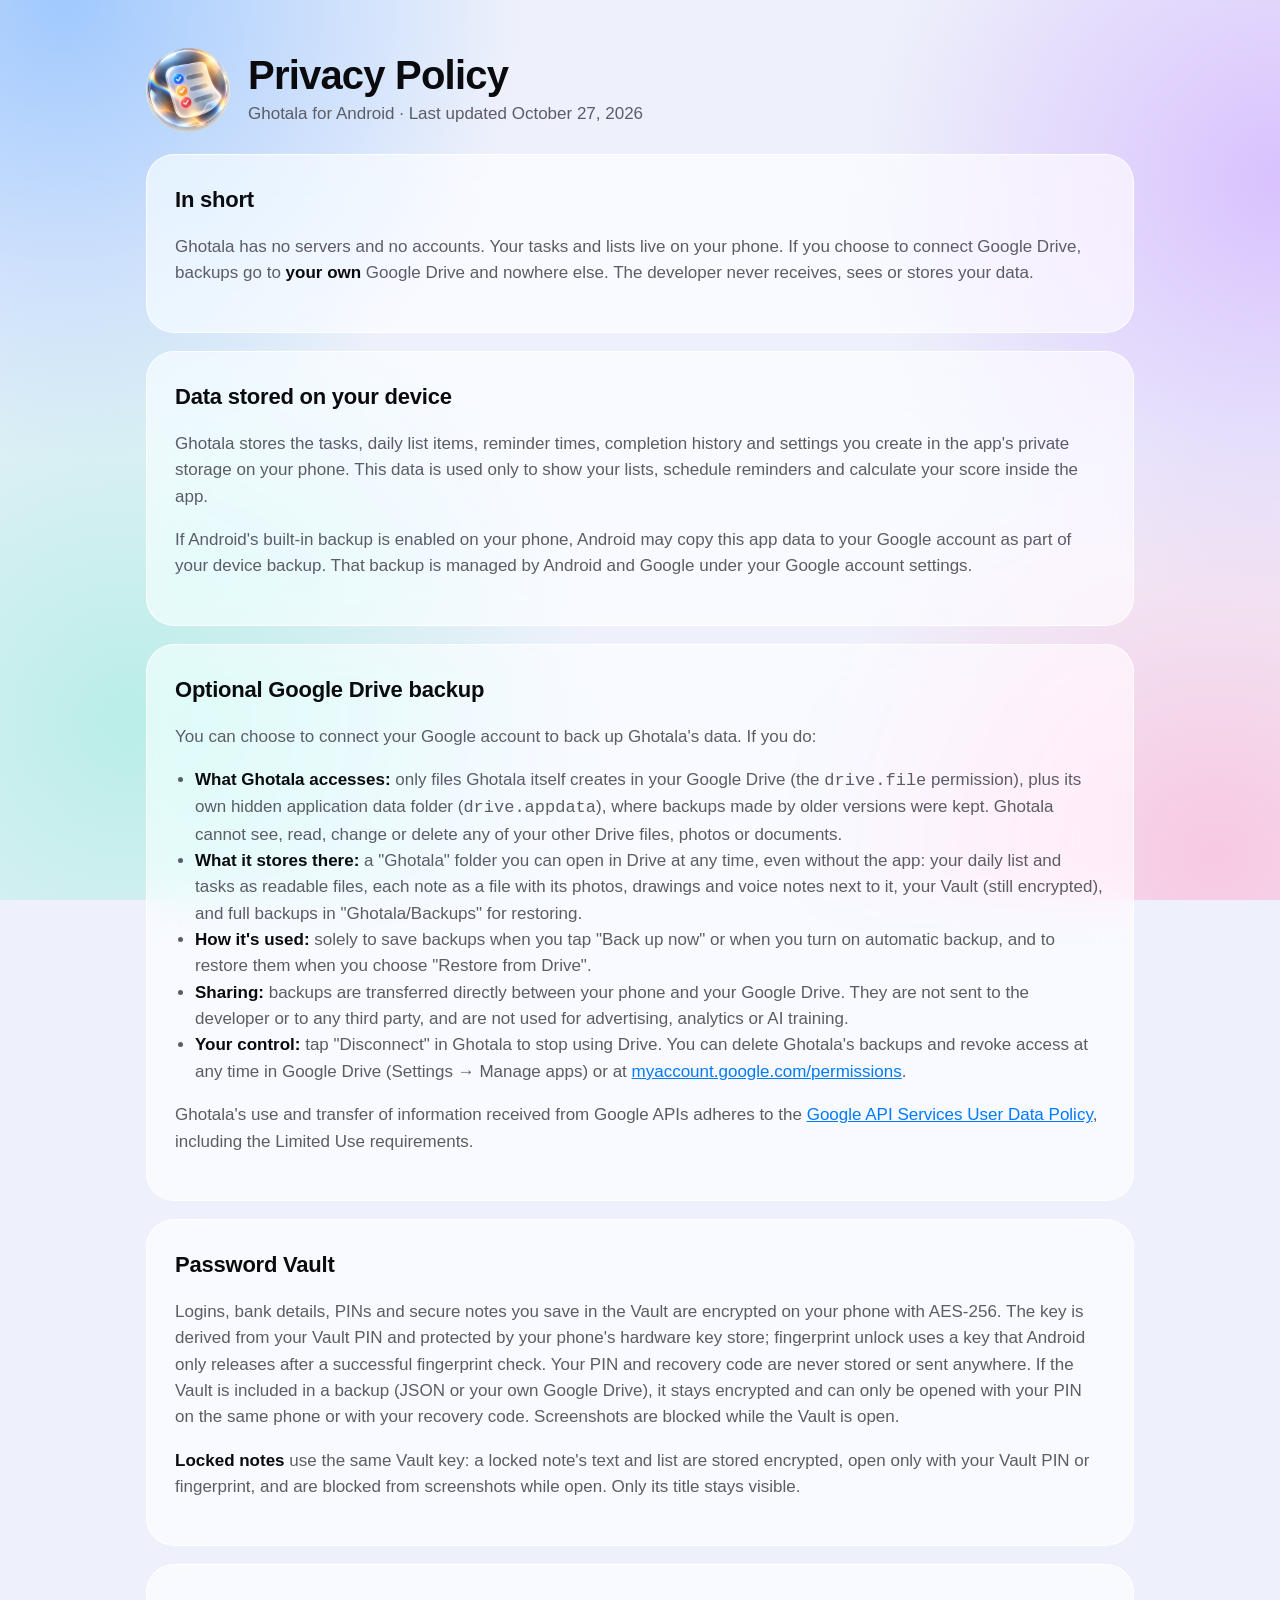
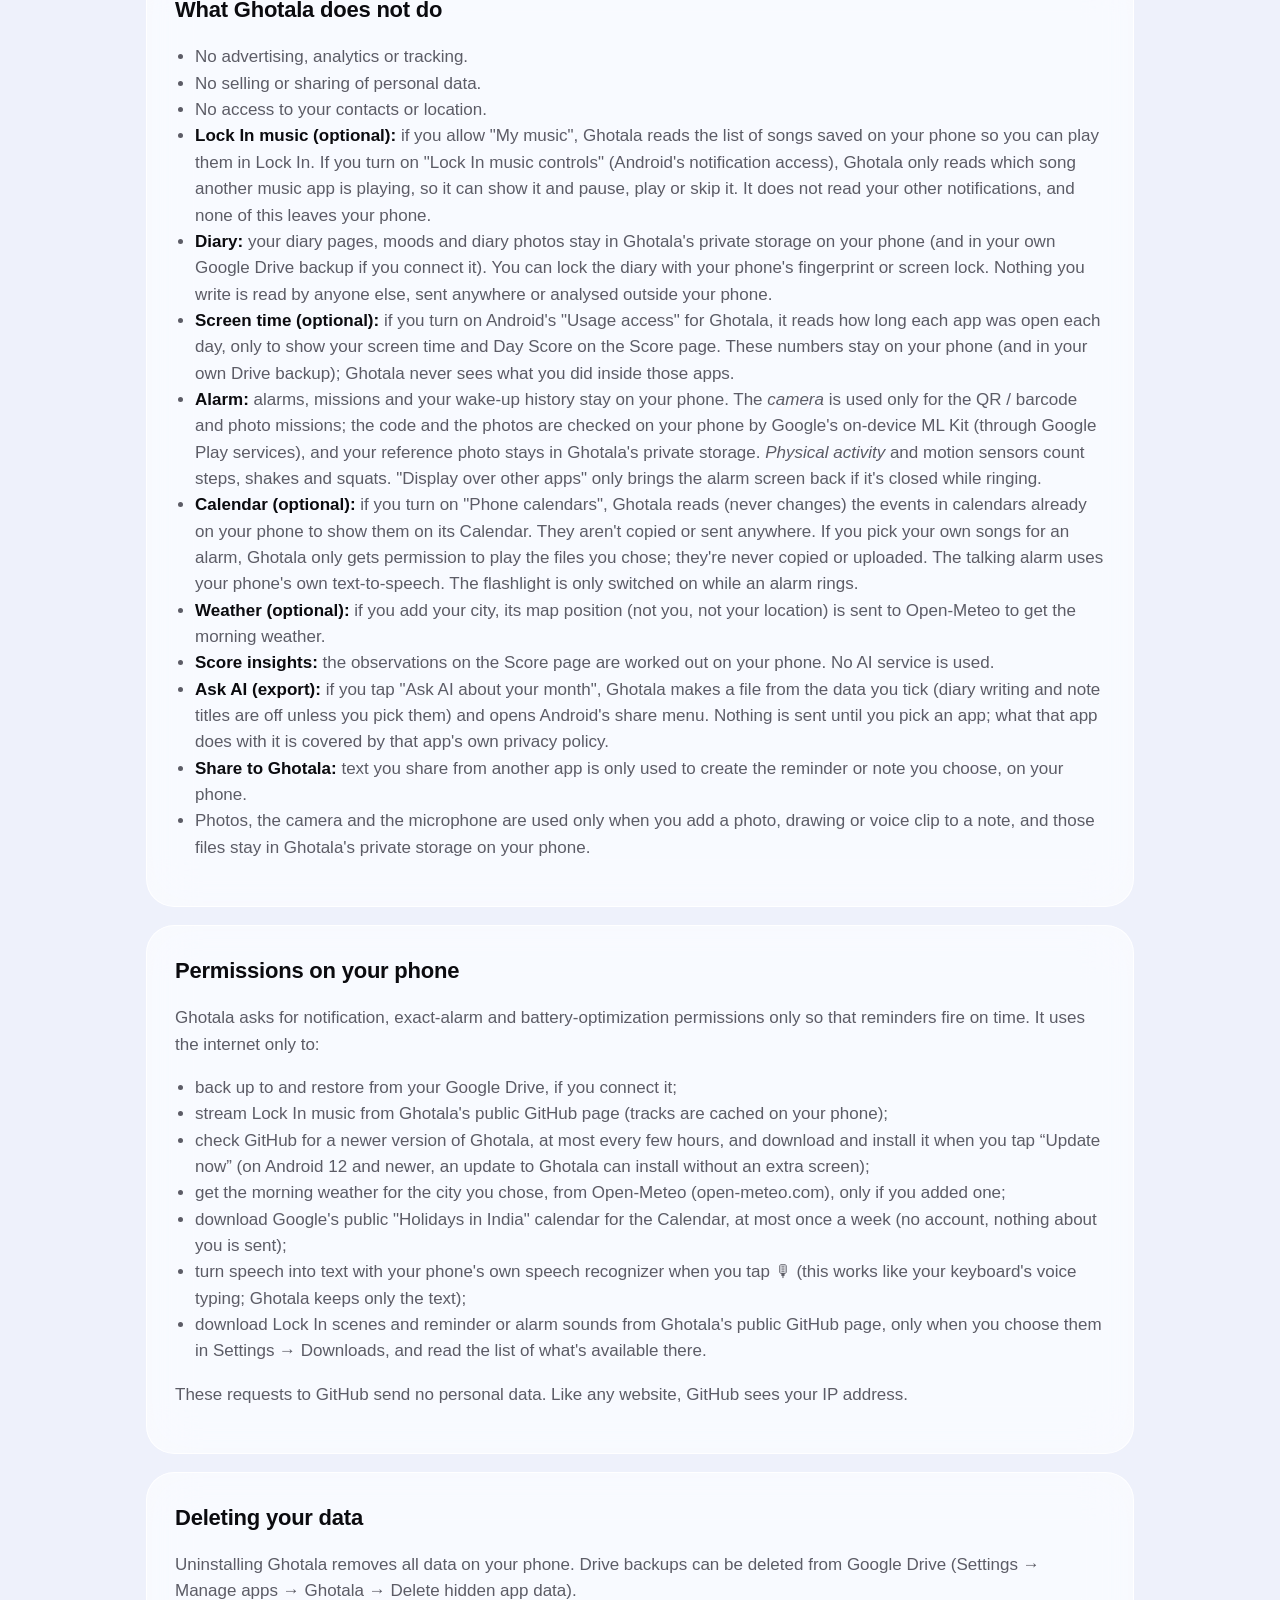
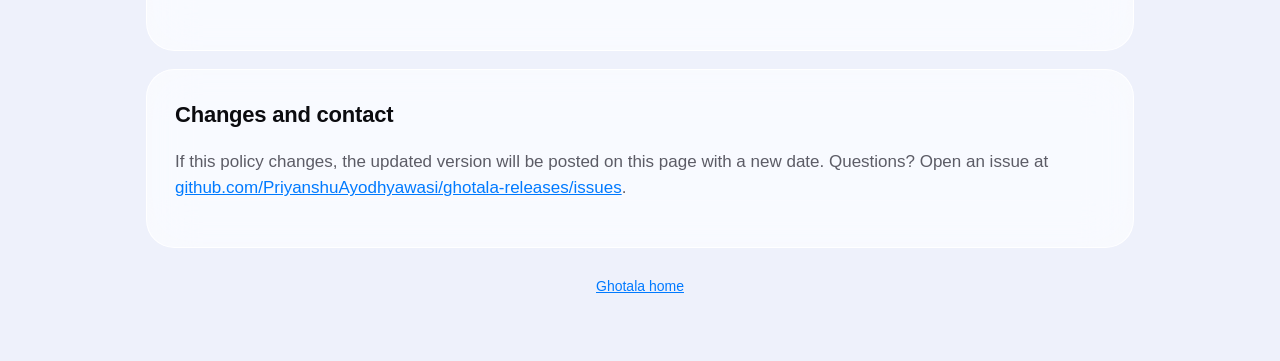
==== commit 9cea74fb: "Site and privacy for 5.5 Co-Authored-By: Claude Opus 5.5 <noreply@anthropic.com>" ====
--- a/docs/privacy.html
+++ b/docs/privacy.html
@@ -115,7 +115,6 @@
       <li>check GitHub for a newer version of Ghotala, at most every few hours, and download and install it when you tap “Update now” (on Android 12 and newer, an update to Ghotala can install without an extra screen);</li>
       <li>get the morning weather for the city you chose, from Open-Meteo (open-meteo.com), only if you added one;</li>
       <li>download Google's public "Holidays in India" calendar for the Calendar, at most once a week (no account, nothing about you is sent);</li>
-      <li>translate text you choose (Hindi ↔ English) with MyMemory (mymemory.translated.net): only that text is sent, only when you tap Translate or turn on "Write it in English";</li>
       <li>turn speech into text with your phone's own speech recognizer when you tap 🎙 (this works like your keyboard's voice typing; Ghotala keeps only the text);</li>
       <li>download Lock In scenes and reminder or alarm sounds from Ghotala's public GitHub page, only when you choose them in Settings → Downloads, and read the list of what's available there.</li>
     </ul>
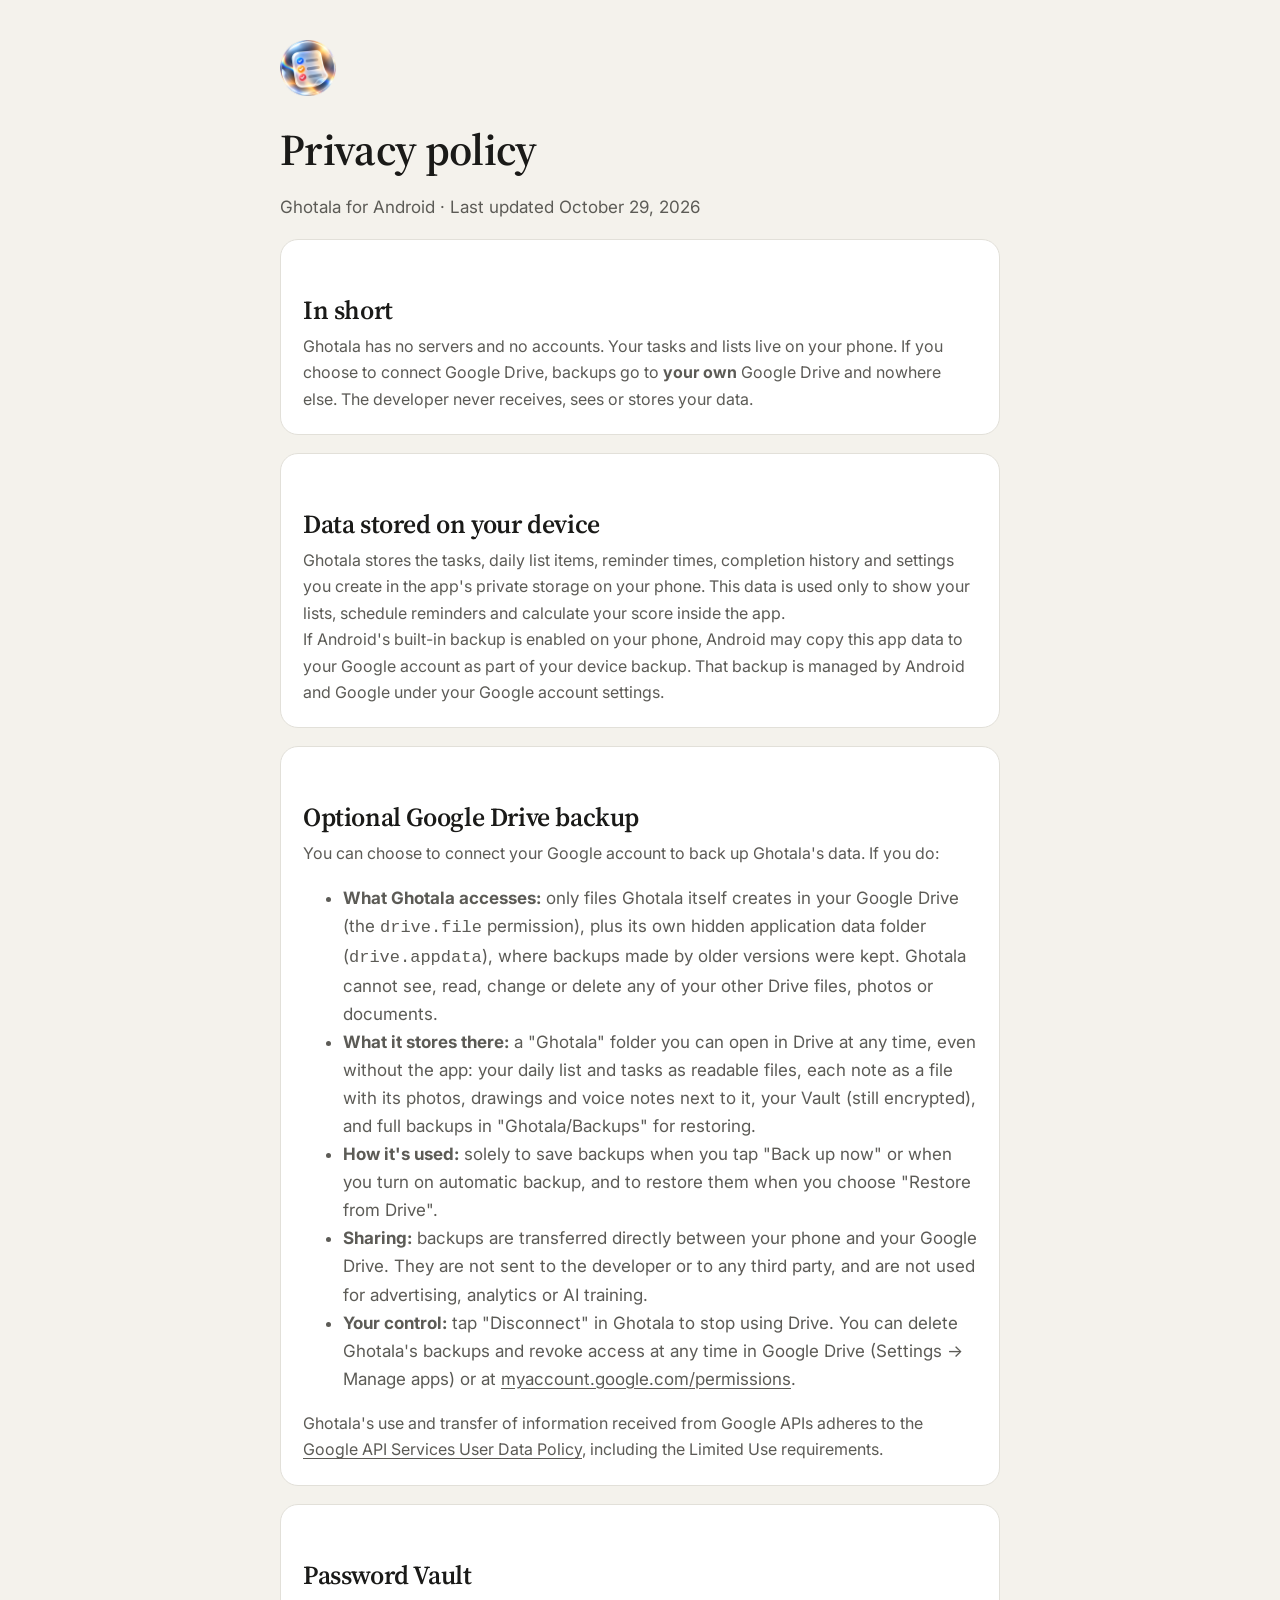
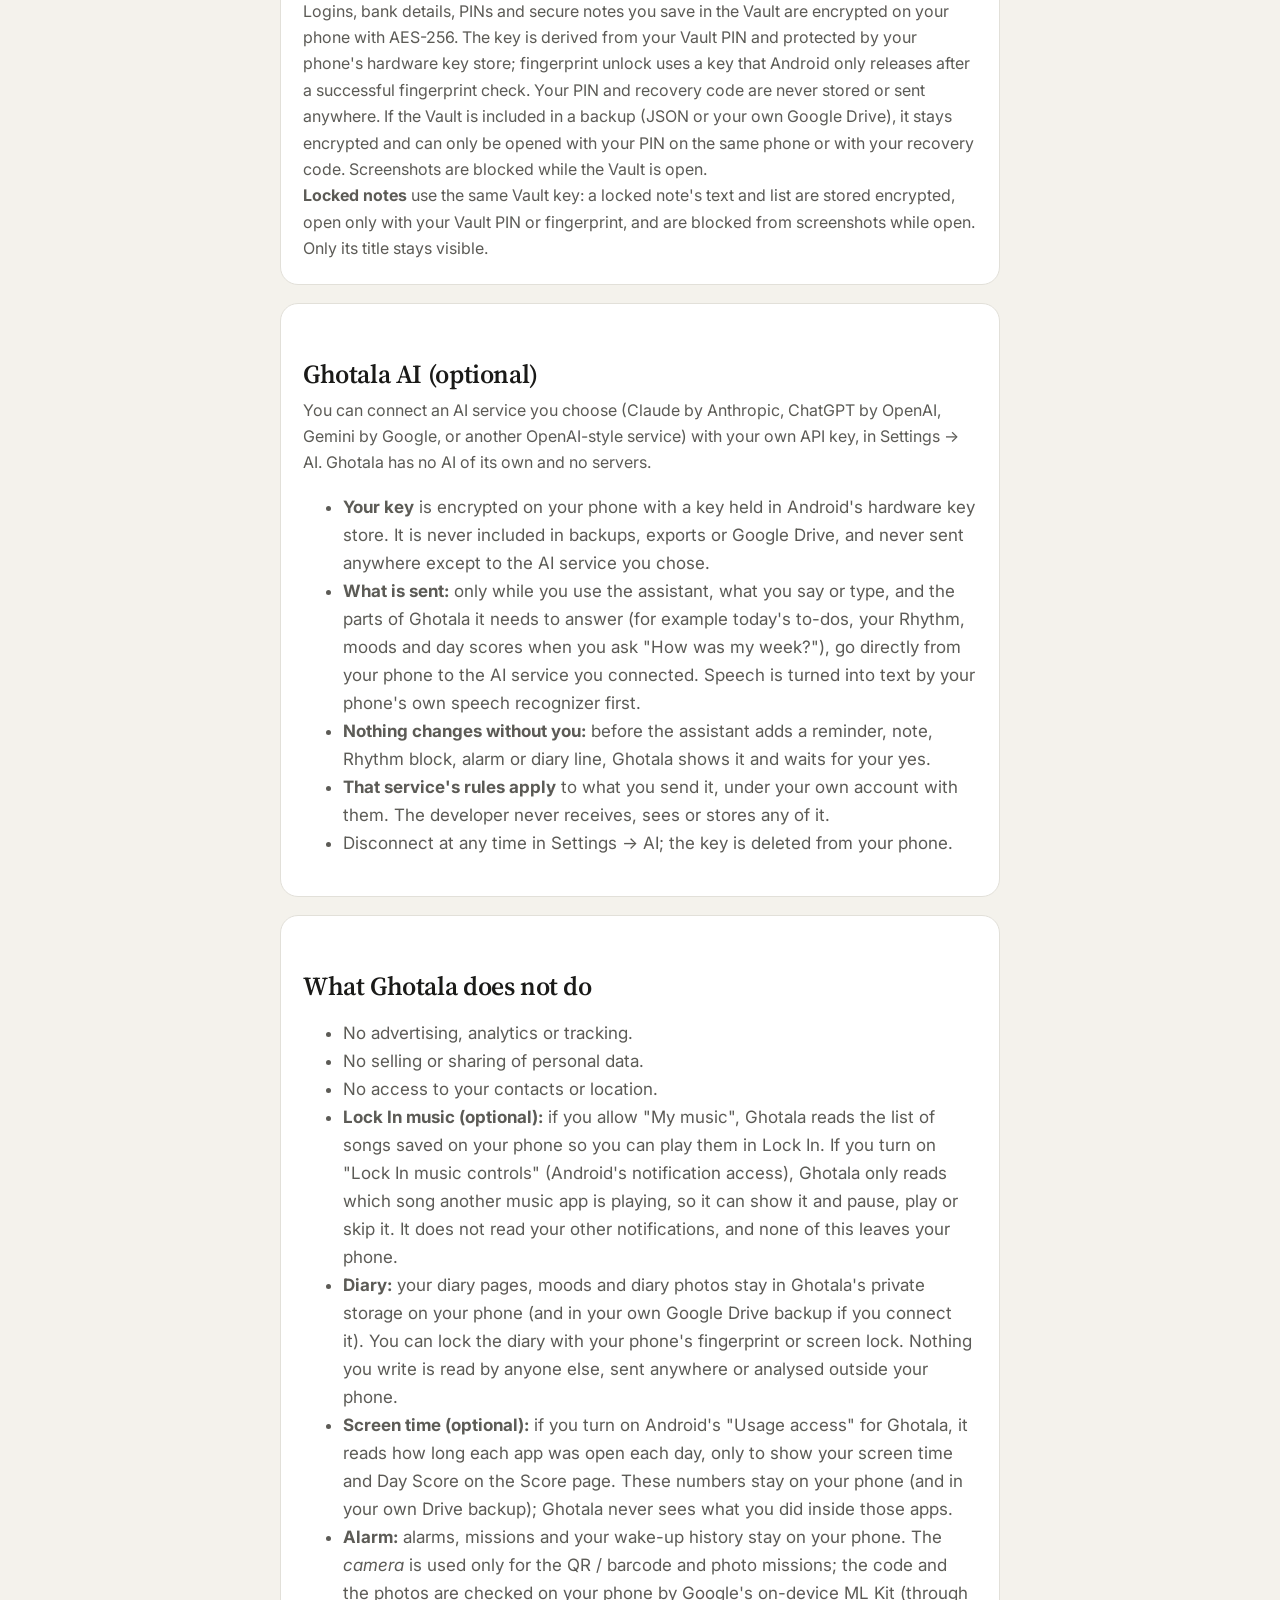
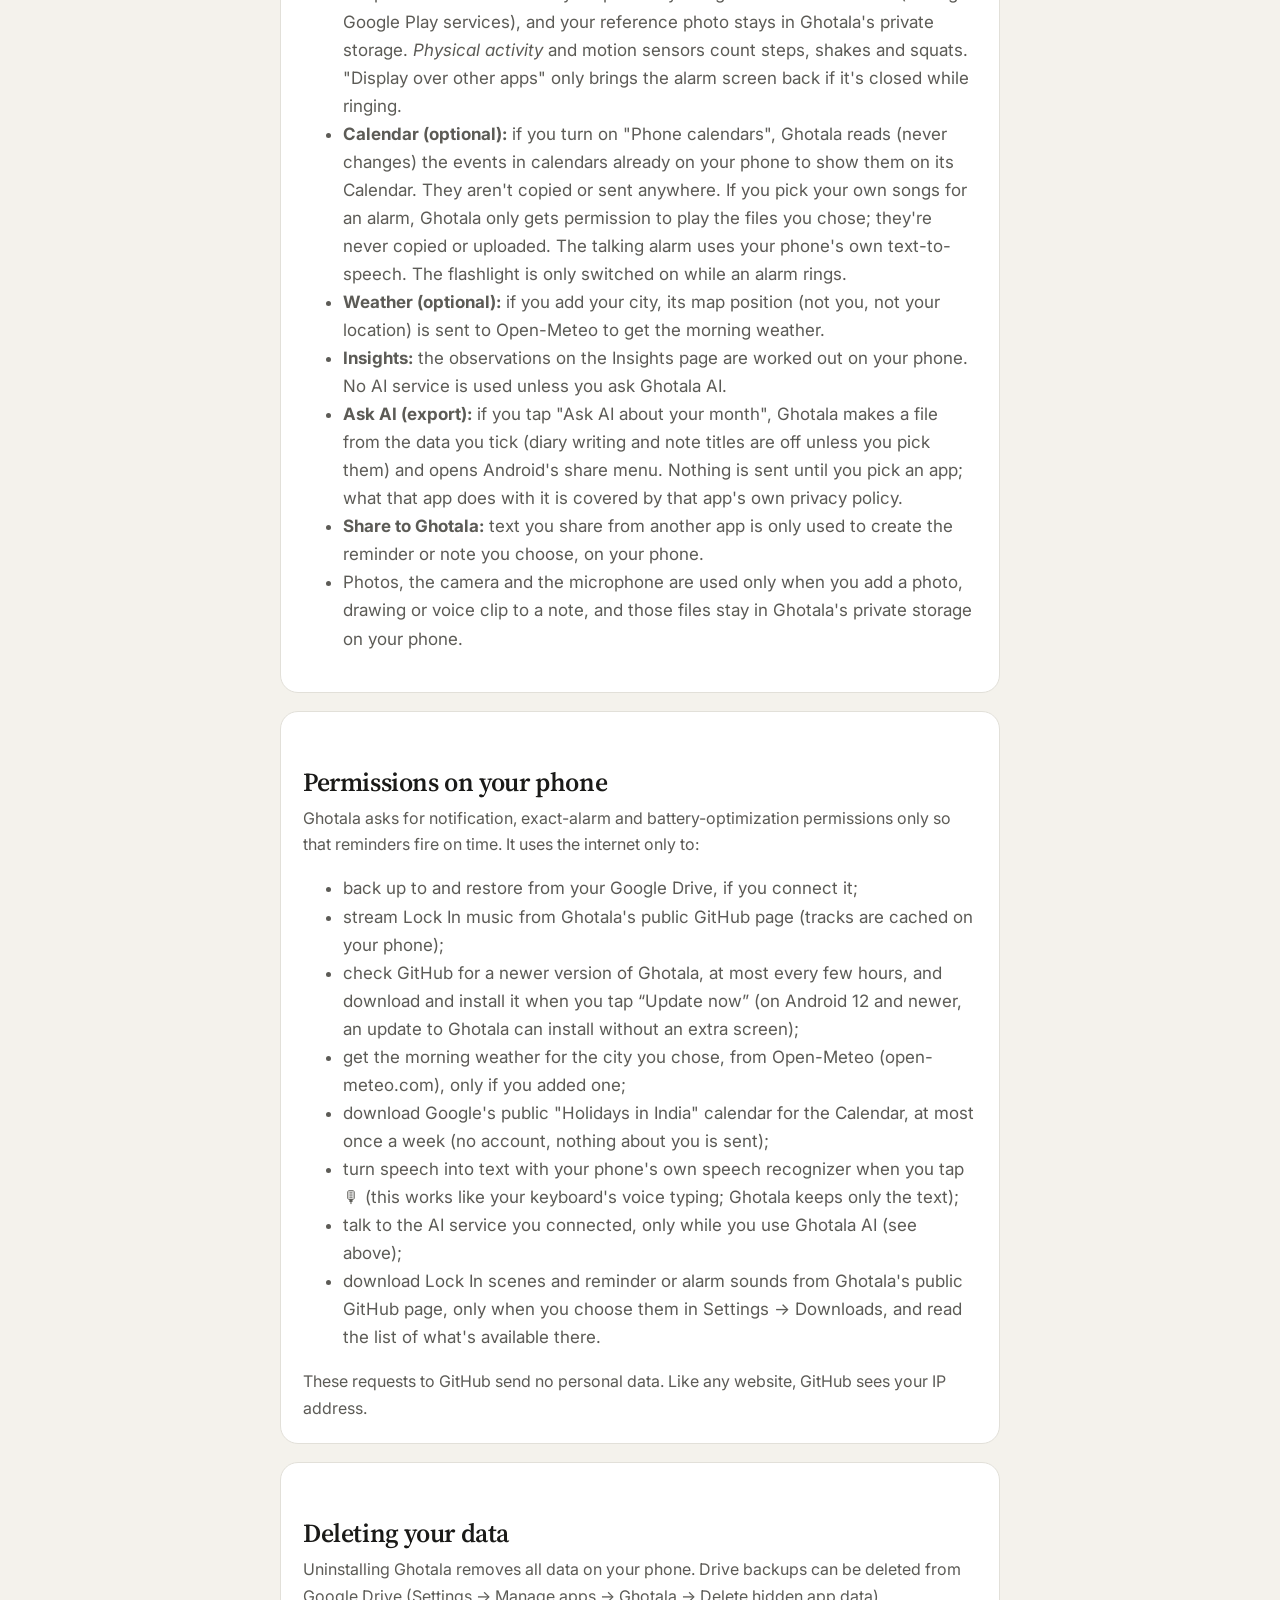
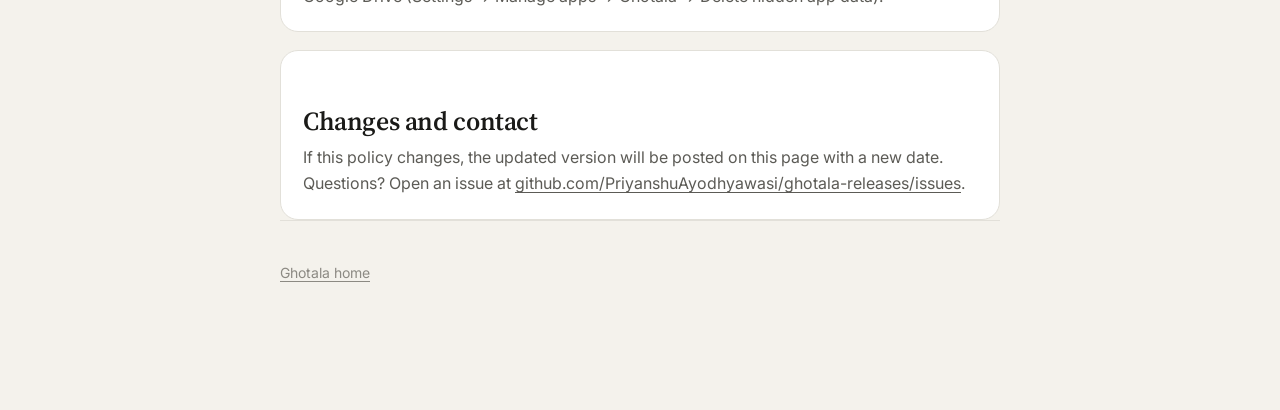
==== commit 580a67c4: "Website, README and privacy for 5.6: Claude-style design, new logo and screenshots, Ghotala AI Co-Au" ====
--- a/docs/privacy.html
+++ b/docs/privacy.html
@@ -6,16 +6,16 @@
   <title>Ghotala Privacy Policy</title>
   <meta name="description" content="How Ghotala handles your data, including optional Google Drive backups.">
   <link rel="icon" href="logo.png">
-  <link rel="stylesheet" href="style.css?v=49">
+  <link rel="preconnect" href="https://fonts.googleapis.com">
+  <link href="https://fonts.googleapis.com/css2?family=Inter:wght@400;500;600&family=Source+Serif+4:opsz,wght@8..60,400;8..60,600&display=swap" rel="stylesheet">
+  <link rel="stylesheet" href="style.css?v=56">
 </head>
 <body>
-<main>
+<main class="doc">
   <header>
-    <img src="logo.png" alt="Ghotala app icon">
-    <div>
-      <h1>Privacy Policy</h1>
-      <p style="margin:4px 0 0">Ghotala for Android · Last updated October 27, 2026</p>
-    </div>
+    <a href="index.html"><img src="logo-120.png" alt="Ghotala app icon" width="56" height="56"></a>
+    <h1>Privacy policy</h1>
+    <p style="margin:4px 0 0">Ghotala for Android · Last updated October 29, 2026</p>
   </header>
 
   <section class="card">
@@ -70,6 +70,24 @@
   </section>
 
   <section class="card">
+    <h2>Ghotala AI (optional)</h2>
+    <p>You can connect an AI service you choose (Claude by Anthropic, ChatGPT by OpenAI, Gemini by Google, or another
+      OpenAI-style service) with your own API key, in Settings → AI. Ghotala has no AI of its own and no servers.</p>
+    <ul>
+      <li><strong>Your key</strong> is encrypted on your phone with a key held in Android's hardware key store. It is never
+        included in backups, exports or Google Drive, and never sent anywhere except to the AI service you chose.</li>
+      <li><strong>What is sent:</strong> only while you use the assistant, what you say or type, and the parts of Ghotala it needs
+        to answer (for example today's to-dos, your Rhythm, moods and day scores when you ask "How was my week?"), go directly
+        from your phone to the AI service you connected. Speech is turned into text by your phone's own speech recognizer first.</li>
+      <li><strong>Nothing changes without you:</strong> before the assistant adds a reminder, note, Rhythm block, alarm or diary
+        line, Ghotala shows it and waits for your yes.</li>
+      <li><strong>That service's rules apply</strong> to what you send it, under your own account with them. The developer never
+        receives, sees or stores any of it.</li>
+      <li>Disconnect at any time in Settings → AI; the key is deleted from your phone.</li>
+    </ul>
+  </section>
+
+  <section class="card">
     <h2>What Ghotala does not do</h2>
     <ul>
       <li>No advertising, analytics or tracking.</li>
@@ -95,7 +113,7 @@
         text-to-speech. The flashlight is only switched on while an alarm rings.</li>
       <li><strong>Weather (optional):</strong> if you add your city, its map position (not you, not your location) is sent to
         Open-Meteo to get the morning weather.</li>
-      <li><strong>Score insights:</strong> the observations on the Score page are worked out on your phone. No AI service is used.</li>
+      <li><strong>Insights:</strong> the observations on the Insights page are worked out on your phone. No AI service is used unless you ask Ghotala AI.</li>
       <li><strong>Ask AI (export):</strong> if you tap "Ask AI about your month", Ghotala makes a file from the data you tick
         (diary writing and note titles are off unless you pick them) and opens Android's share menu. Nothing is sent until
         you pick an app; what that app does with it is covered by that app's own privacy policy.</li>
@@ -116,6 +134,7 @@
       <li>get the morning weather for the city you chose, from Open-Meteo (open-meteo.com), only if you added one;</li>
       <li>download Google's public "Holidays in India" calendar for the Calendar, at most once a week (no account, nothing about you is sent);</li>
       <li>turn speech into text with your phone's own speech recognizer when you tap 🎙 (this works like your keyboard's voice typing; Ghotala keeps only the text);</li>
+      <li>talk to the AI service you connected, only while you use Ghotala AI (see above);</li>
       <li>download Lock In scenes and reminder or alarm sounds from Ghotala's public GitHub page, only when you choose them in Settings → Downloads, and read the list of what's available there.</li>
     </ul>
     <p>These requests to GitHub send no personal data. Like any website, GitHub sees your IP address.</p>
--- a/docs/style.css
+++ b/docs/style.css
@@ -1,62 +1,80 @@
 :root {
-  --bg: #eef1fb; --text: #0b0b0f; --text2: #5c5c66; --glass: rgba(255,255,255,.62);
-  --rim: rgba(255,255,255,.9); --accent: #007aff; --blob1: #7fb8ff; --blob2: #cda8ff; --blob3: #ffadd2; --blob4: #8eebd8;
+  --bg: #F4F2EC;
+  --card: #FFFFFF;
+  --line: #E2E0D9;
+  --ink: #1A1A18;
+  --ink-2: #5C5B56;
+  --ink-3: #8C8A83;
+  --btn: #1A1A18;
+  --on-btn: #FAF9F5;
+  --soft: #EAE8E1;
+  --serif: "Source Serif 4", Georgia, "Times New Roman", serif;
+  --sans: "Inter", system-ui, -apple-system, "Segoe UI", Roboto, sans-serif;
 }
 @media (prefers-color-scheme: dark) {
-  :root { --bg: #07080f; --text: #fff; --text2: #a5a5b0; --glass: rgba(255,255,255,.08);
-    --rim: rgba(255,255,255,.22); --accent: #0a84ff; --blob1: #1e5bff; --blob2: #7b2cff; --blob3: #ff2d87; --blob4: #00bfa5; }
+  :root {
+    --bg: #141413; --card: #1F1F1D; --line: #34342F; --ink: #EDEDEA; --ink-2: #B4B3AD; --ink-3: #85847E;
+    --btn: #EDEDEA; --on-btn: #141413; --soft: #2B2B28;
+  }
 }
 * { box-sizing: border-box; }
-body {
-  margin: 0; min-height: 100vh; color: var(--text); background: var(--bg);
-  font: 17px/1.55 -apple-system, BlinkMacSystemFont, "SF Pro Text", "Segoe UI", Roboto, sans-serif;
-  background-image:
-    radial-gradient(60vmax 60vmax at 5% 0%, color-mix(in srgb, var(--blob1) 70%, transparent), transparent 60%),
-    radial-gradient(55vmax 55vmax at 100% 20%, color-mix(in srgb, var(--blob2) 65%, transparent), transparent 60%),
-    radial-gradient(60vmax 60vmax at 10% 80%, color-mix(in srgb, var(--blob4) 55%, transparent), transparent 60%),
-    radial-gradient(55vmax 55vmax at 95% 95%, color-mix(in srgb, var(--blob3) 60%, transparent), transparent 60%);
-  background-attachment: fixed;
-}
-main { max-width: 760px; margin: 0 auto; padding: 48px 16px 64px; }
-.card {
-  background: var(--glass); border: 1px solid var(--rim); border-radius: 28px; padding: 28px;
-  backdrop-filter: blur(24px) saturate(160%); -webkit-backdrop-filter: blur(24px) saturate(160%);
-  margin-bottom: 18px;
-}
-header { display: flex; align-items: center; gap: 18px; margin-bottom: 22px; }
-header img { width: 84px; height: 84px; border-radius: 20px; }
-h1 { font-size: 40px; line-height: 1.1; margin: 0; letter-spacing: -.02em; }
-h2 { font-size: 22px; margin: 0 0 8px; letter-spacing: -.01em; }
-p, li { color: var(--text2); }
-p strong, li strong { color: var(--text); }
-a { color: var(--accent); }
-.btn {
-  display: inline-block; background: var(--accent); color: #fff; text-decoration: none; font-weight: 600;
-  padding: 12px 22px; border-radius: 999px; margin: 6px 8px 0 0;
-}
-.btn.ghost { background: var(--glass); color: var(--accent); border: 1px solid var(--rim); }
-ul { padding-left: 20px; }
-footer { text-align: center; font-size: 14px; color: var(--text2); margin-top: 28px; }
+html { -webkit-text-size-adjust: 100%; }
+body { margin: 0; background: var(--bg); color: var(--ink); font: 17px/1.65 var(--sans); }
+a { color: inherit; text-underline-offset: 3px; }
+img { max-width: 100%; display: block; }
+.wrap { max-width: 1080px; margin: 0 auto; padding: 0 20px; }
 
-/* 4.9 site: hero, feature grid, screenshot strip, install steps */
-.hero { display: block; text-align: center; margin: 8px 0 26px; }
-.hero .icon { width: 108px; height: 108px; border-radius: 26px; box-shadow: 0 18px 50px rgba(0,0,0,.28); }
-.hero h1 { font-size: 52px; margin-top: 16px; }
-.tag { font-size: 20px; color: var(--text); margin: 8px 0 18px; }
-.cta { display: flex; gap: 10px; justify-content: center; flex-wrap: wrap; }
-.cta .btn { margin: 0; }
-.small { font-size: 14px; color: var(--text2); margin-top: 12px; }
-.banner { width: 100%; border-radius: 26px; display: block; margin: 0 0 22px; box-shadow: 0 30px 80px rgba(0,0,0,.35); }
-main { max-width: 1020px; }
-.grid { display: grid; grid-template-columns: repeat(auto-fit, minmax(240px, 1fr)); gap: 14px; margin-bottom: 18px; }
-.grid .card { margin: 0; padding: 22px; }
-.grid h3 { margin: 6px 0 6px; font-size: 18px; }
-.grid p { margin: 0; font-size: 15px; }
-.em { font-size: 26px; }
-.shots { display: flex; gap: 14px; overflow-x: auto; padding-bottom: 8px; scroll-snap-type: x mandatory; }
-.shots figure { margin: 0; flex: 0 0 190px; scroll-snap-align: start; text-align: center; }
-.shots img { width: 190px; border-radius: 24px; display: block; border: 1px solid var(--rim); }
-.shots figcaption { font-size: 13px; color: var(--text2); margin-top: 6px; }
-.steps { padding-left: 22px; }
-.steps li { margin: 6px 0; }
-@media (max-width: 560px) { .hero h1 { font-size: 40px; } .tag { font-size: 17px; } .shots figure { flex-basis: 150px; } .shots img { width: 150px; } }
+nav { display: flex; align-items: center; justify-content: space-between; padding: 18px 0; }
+nav .brand { display: flex; align-items: center; gap: 10px; font: 600 20px var(--serif); text-decoration: none; }
+nav .brand img { width: 34px; height: 34px; }
+nav .links a { margin-left: 22px; text-decoration: none; color: var(--ink-2); font-size: 15px; }
+nav .links a:hover { color: var(--ink); }
+
+.hero { padding: 72px 0 40px; text-align: center; }
+.hero img.logo { width: 112px; height: 112px; margin: 0 auto 28px; }
+h1, h2, h3 { font-family: var(--serif); font-weight: 600; letter-spacing: -0.015em; margin: 0; }
+.hero h1 { font-size: clamp(44px, 8vw, 76px); line-height: 1.05; }
+.hero p.lead { font-size: clamp(18px, 2.4vw, 22px); color: var(--ink-2); max-width: 640px; margin: 22px auto 34px; }
+.btns { display: flex; gap: 12px; justify-content: center; flex-wrap: wrap; }
+.btn { display: inline-block; padding: 14px 26px; border-radius: 14px; background: var(--btn); color: var(--on-btn); text-decoration: none; font-weight: 600; }
+.btn.ghost { background: transparent; color: var(--ink); border: 1px solid var(--line); }
+.small { color: var(--ink-3); font-size: 14px; margin-top: 14px; }
+
+.phones { display: flex; gap: 18px; justify-content: center; padding: 34px 0 10px; overflow: hidden; }
+.phones img { width: 220px; border-radius: 28px; border: 1px solid var(--line); box-shadow: 0 18px 50px rgba(0,0,0,.12); }
+.phones img:nth-child(2), .phones img:nth-child(4) { margin-top: 34px; }
+@media (max-width: 720px) { .phones img { width: 42vw; } .phones img:nth-child(n+3) { display: none; } }
+
+section { padding: 72px 0; }
+section.alt { background: var(--card); border-top: 1px solid var(--line); border-bottom: 1px solid var(--line); }
+.eyebrow { text-transform: uppercase; letter-spacing: .08em; font-size: 13px; color: var(--ink-3); margin-bottom: 10px; }
+section h2 { font-size: clamp(32px, 5vw, 46px); line-height: 1.12; max-width: 760px; }
+section p.sub { color: var(--ink-2); font-size: 19px; max-width: 680px; margin: 16px 0 0; }
+
+.row { display: grid; grid-template-columns: 1fr 1fr; gap: 56px; align-items: center; }
+.row img { width: 300px; margin: 0 auto; border-radius: 28px; border: 1px solid var(--line); }
+.row.flip .text { order: 2; }
+@media (max-width: 820px) { .row { grid-template-columns: 1fr; gap: 28px; } .row.flip .text { order: 0; } }
+
+.grid { display: grid; grid-template-columns: repeat(auto-fit, minmax(240px, 1fr)); gap: 16px; margin-top: 36px; }
+.card { background: var(--card); border: 1px solid var(--line); border-radius: 18px; padding: 22px; }
+section.alt .card { background: var(--bg); }
+.card h3 { font-size: 21px; margin: 6px 0 6px; }
+.card p { margin: 0; color: var(--ink-2); font-size: 16px; }
+.card .em { font-size: 26px; }
+
+.steps { counter-reset: s; list-style: none; padding: 0; margin: 30px 0 0; display: grid; gap: 14px; max-width: 680px; }
+.steps li { counter-increment: s; display: flex; gap: 16px; align-items: baseline; }
+.steps li::before { content: counter(s); font: 600 22px var(--serif); color: var(--ink-3); min-width: 22px; }
+
+.quote { font: 400 clamp(24px, 3.6vw, 34px)/1.35 var(--serif); max-width: 820px; }
+
+footer { padding: 40px 0 60px; color: var(--ink-3); font-size: 14px; border-top: 1px solid var(--line); }
+footer a { margin-right: 18px; }
+
+/* Privacy page */
+.doc { max-width: 760px; margin: 0 auto; padding: 40px 20px 70px; }
+.doc h1 { font-size: 44px; margin: 18px 0 6px; }
+.doc h2 { font-size: 26px; margin: 34px 0 8px; }
+.doc p, .doc li { color: var(--ink-2); }
+.doc .card { margin-top: 18px; }
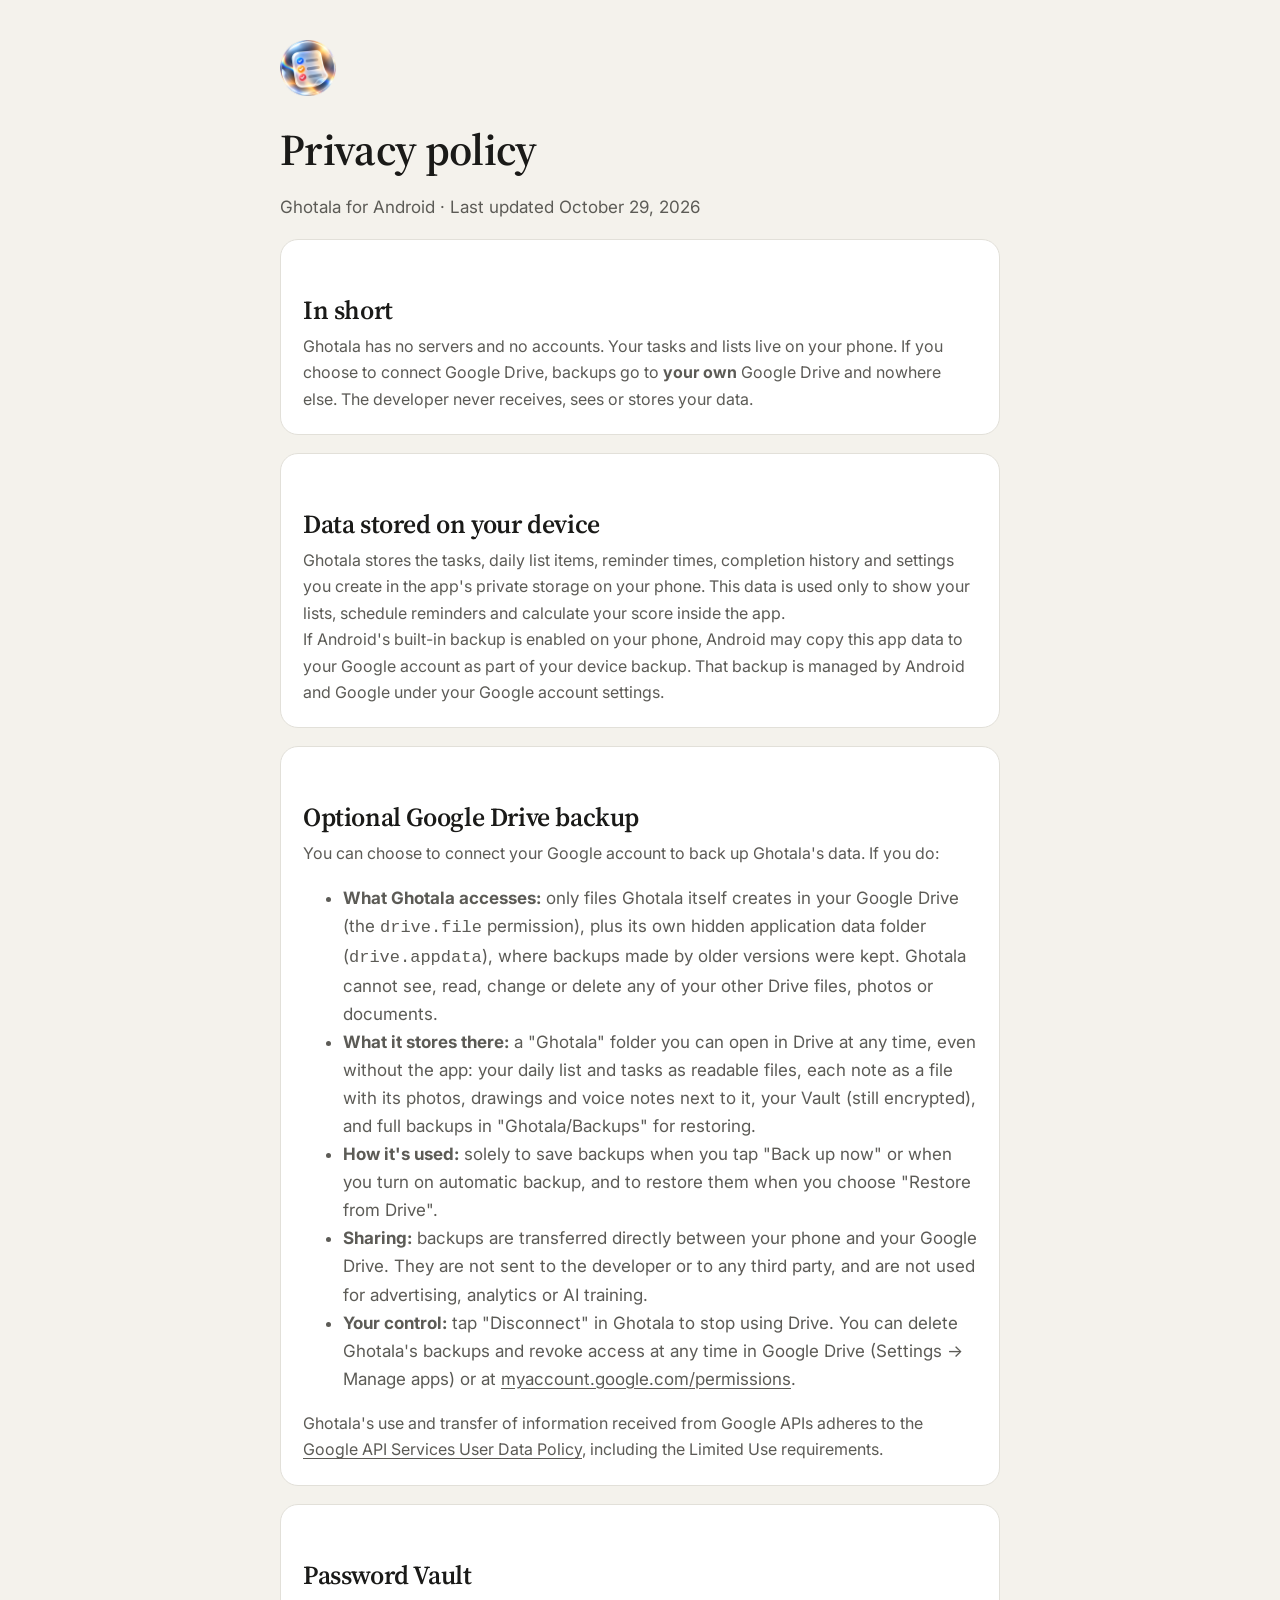
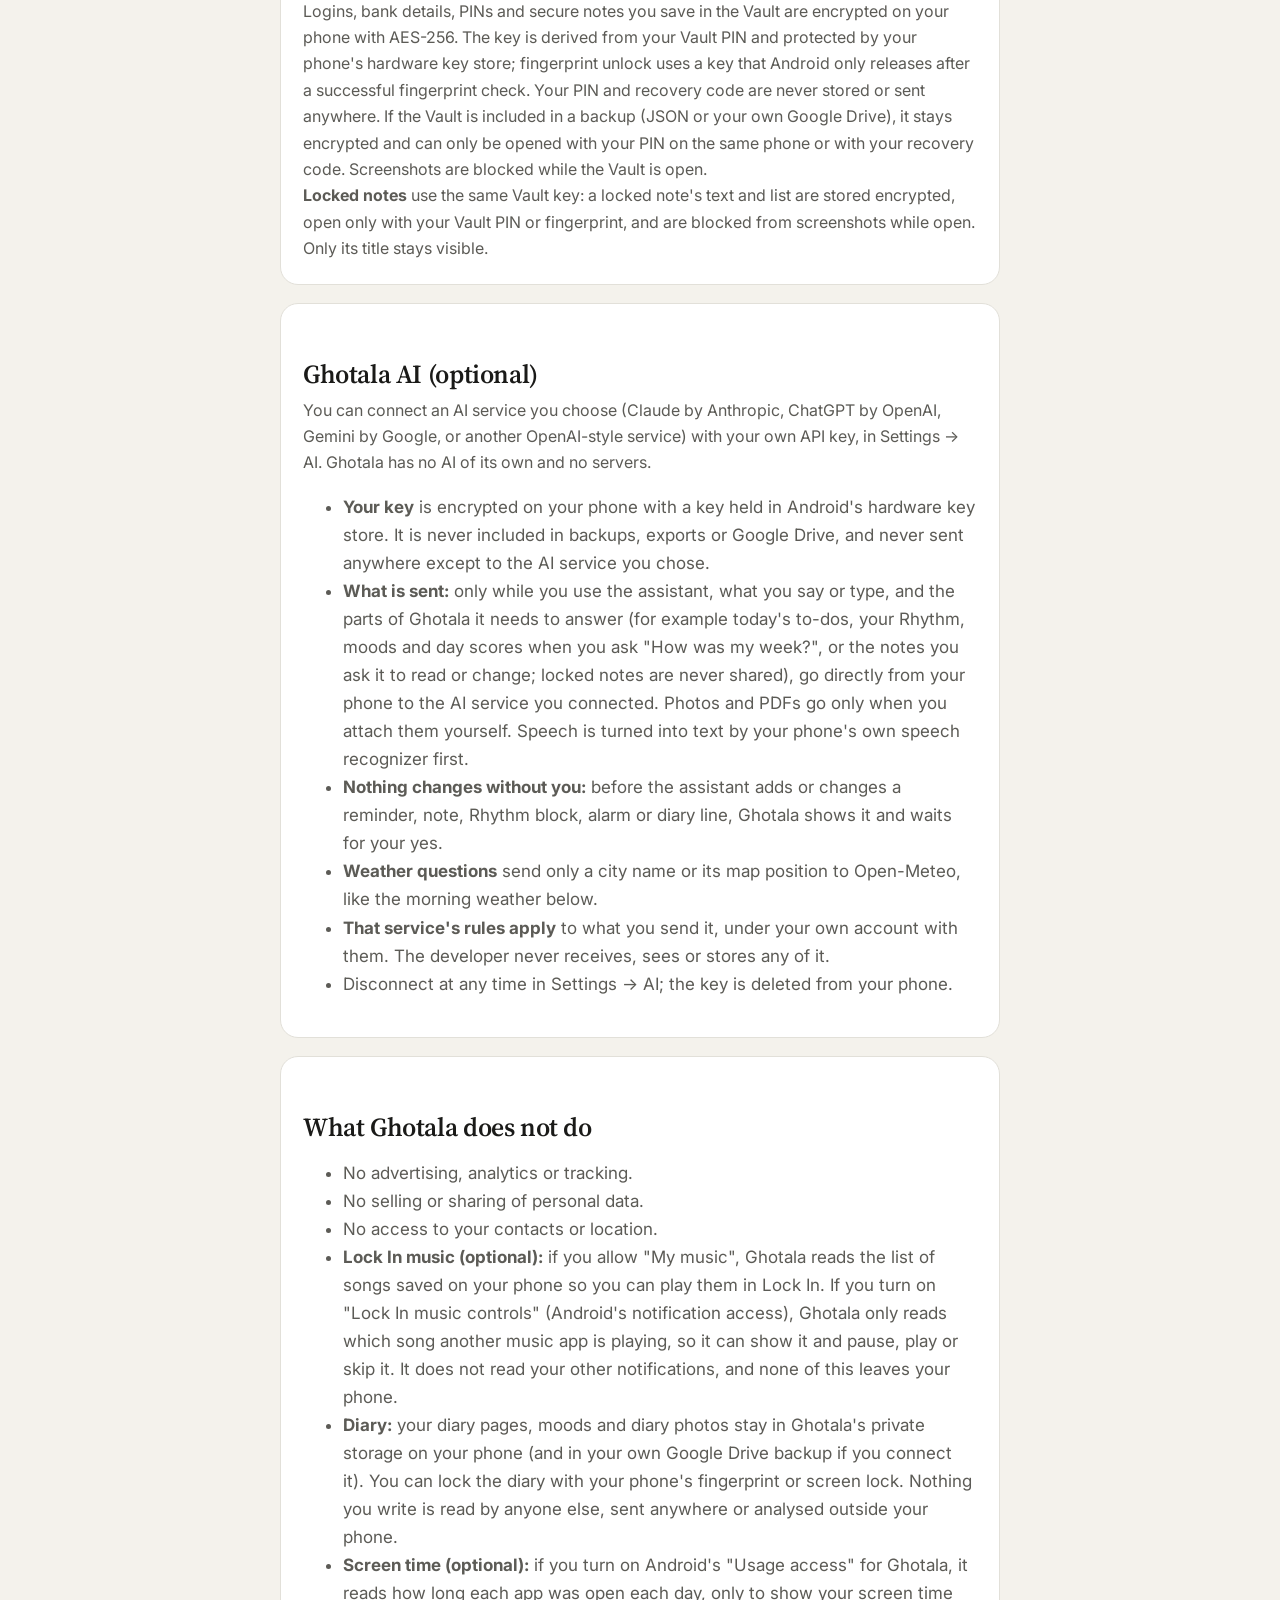
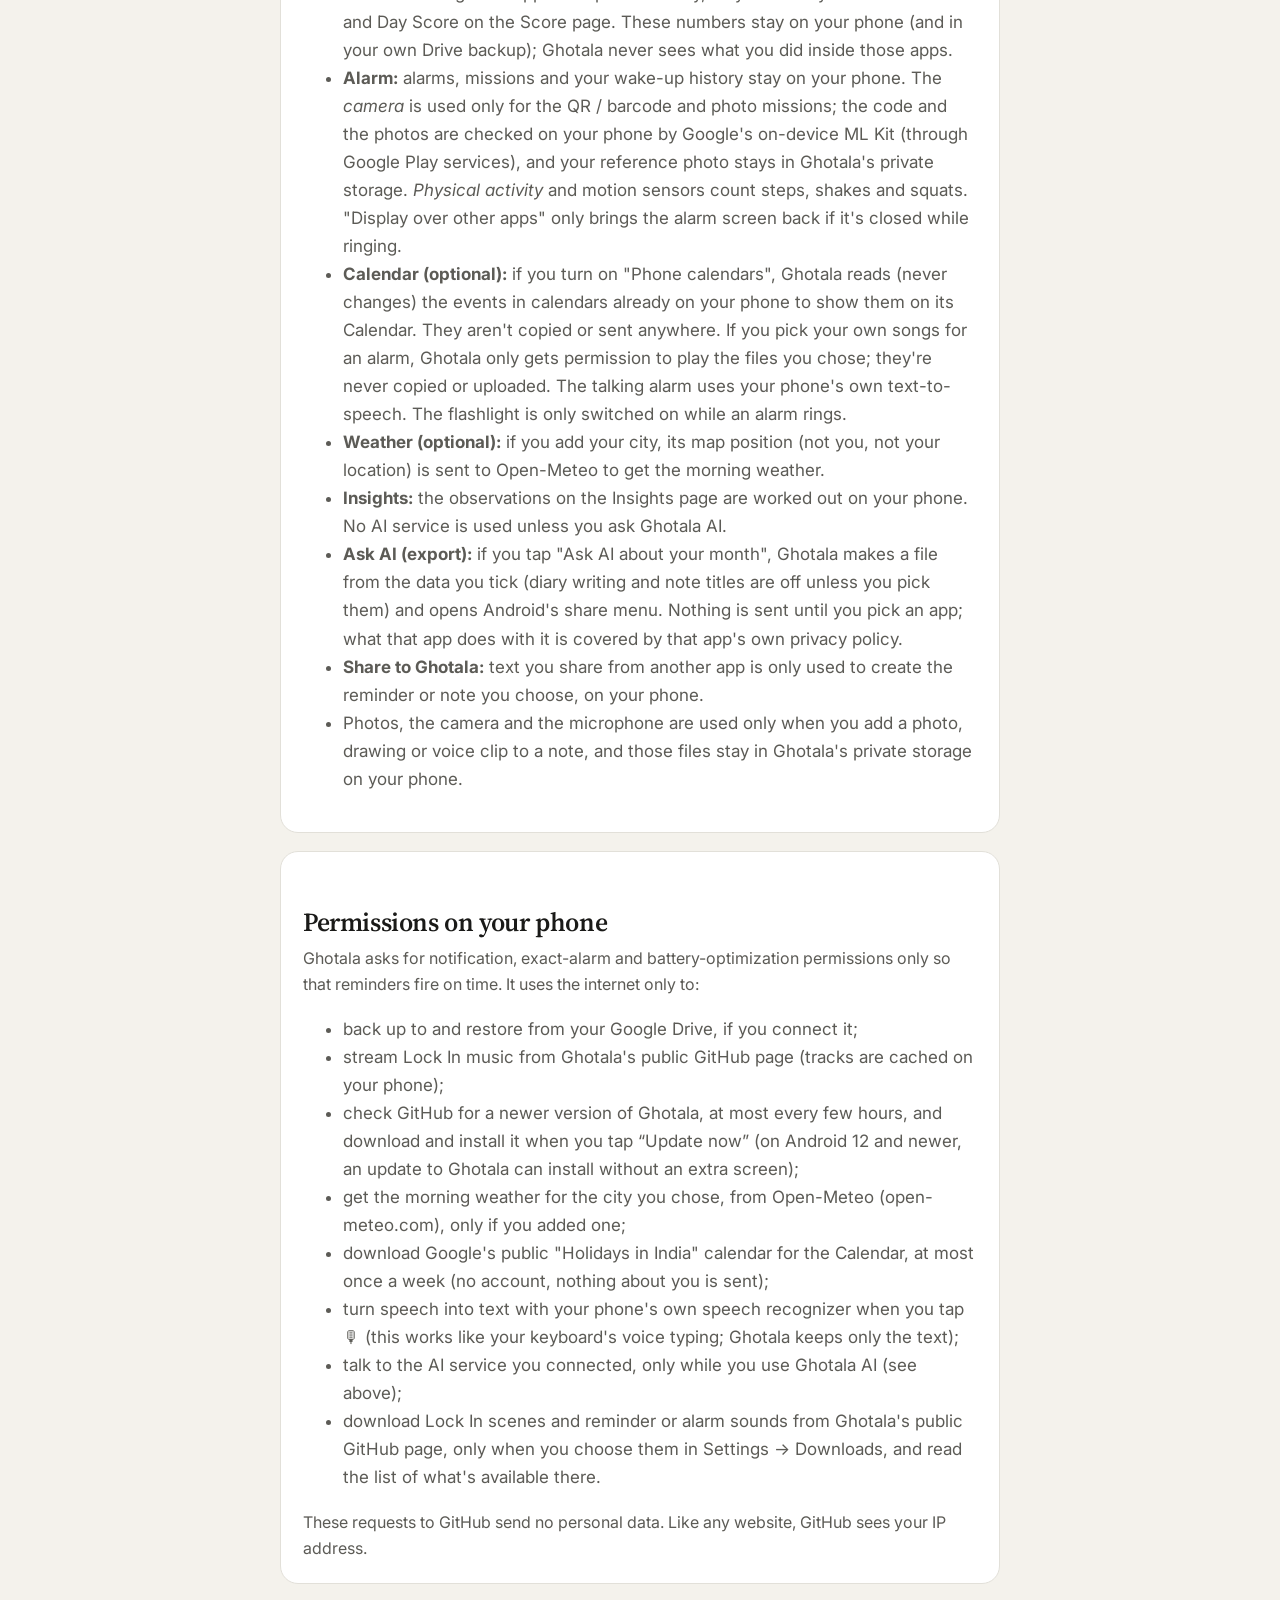
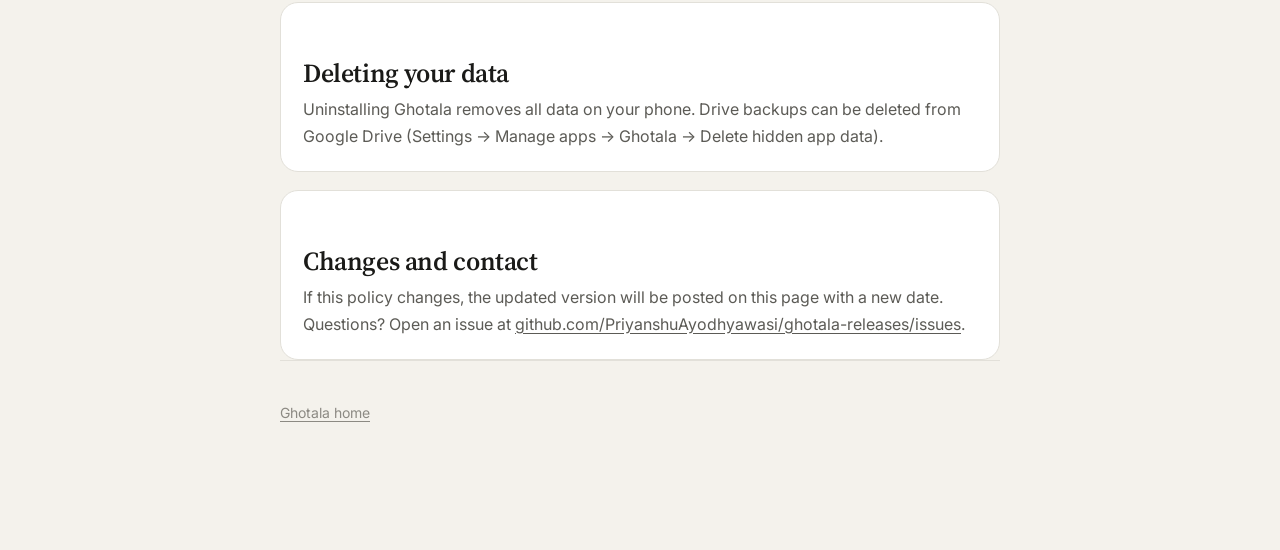
==== commit 0750e135: "Website, README and privacy for 5.7: AI answers questions, photos and timetables, doodle looks, I'm " ====
--- a/docs/privacy.html
+++ b/docs/privacy.html
@@ -77,10 +77,12 @@
       <li><strong>Your key</strong> is encrypted on your phone with a key held in Android's hardware key store. It is never
         included in backups, exports or Google Drive, and never sent anywhere except to the AI service you chose.</li>
       <li><strong>What is sent:</strong> only while you use the assistant, what you say or type, and the parts of Ghotala it needs
-        to answer (for example today's to-dos, your Rhythm, moods and day scores when you ask "How was my week?"), go directly
-        from your phone to the AI service you connected. Speech is turned into text by your phone's own speech recognizer first.</li>
-      <li><strong>Nothing changes without you:</strong> before the assistant adds a reminder, note, Rhythm block, alarm or diary
-        line, Ghotala shows it and waits for your yes.</li>
+        to answer (for example today's to-dos, your Rhythm, moods and day scores when you ask "How was my week?", or the notes
+        you ask it to read or change; locked notes are never shared), go directly from your phone to the AI service you connected.
+        Photos and PDFs go only when you attach them yourself. Speech is turned into text by your phone's own speech recognizer first.</li>
+      <li><strong>Nothing changes without you:</strong> before the assistant adds or changes a reminder, note, Rhythm block, alarm or
+        diary line, Ghotala shows it and waits for your yes.</li>
+      <li><strong>Weather questions</strong> send only a city name or its map position to Open-Meteo, like the morning weather below.</li>
       <li><strong>That service's rules apply</strong> to what you send it, under your own account with them. The developer never
         receives, sees or stores any of it.</li>
       <li>Disconnect at any time in Settings → AI; the key is deleted from your phone.</li>
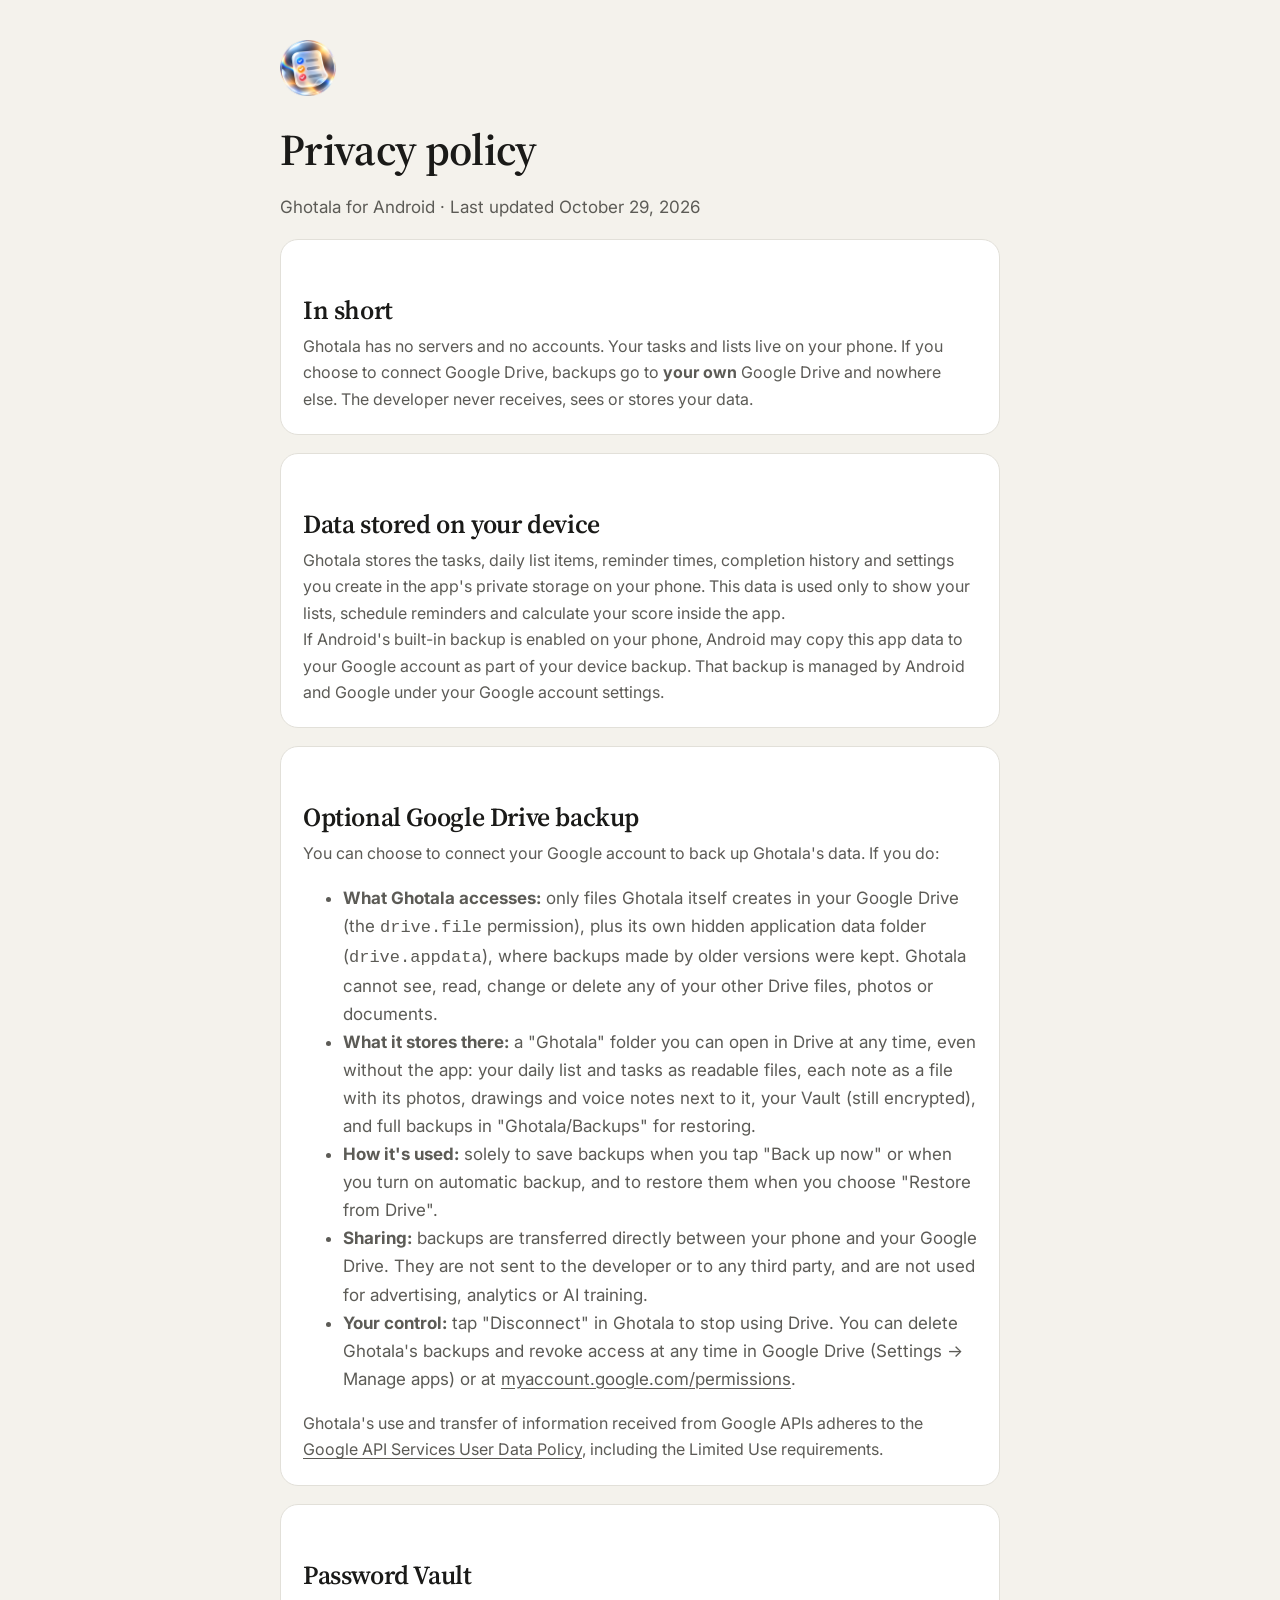
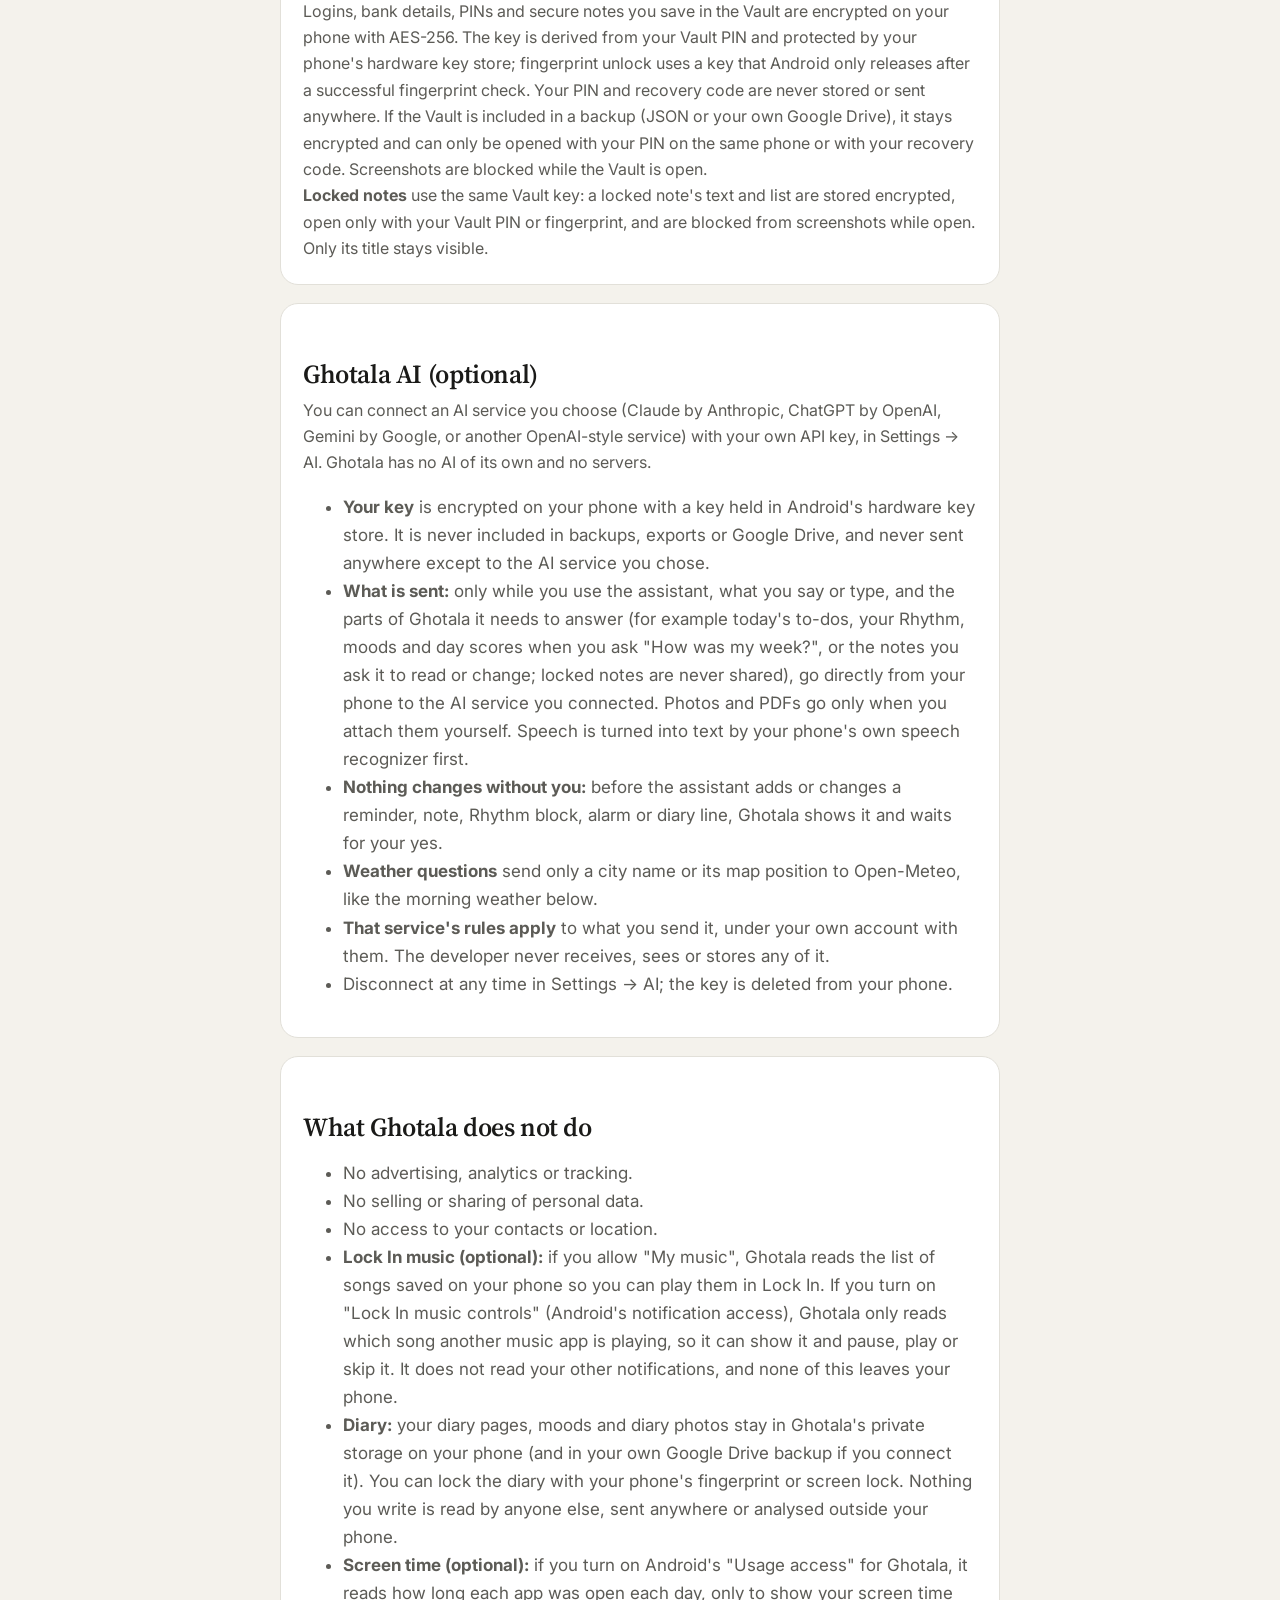
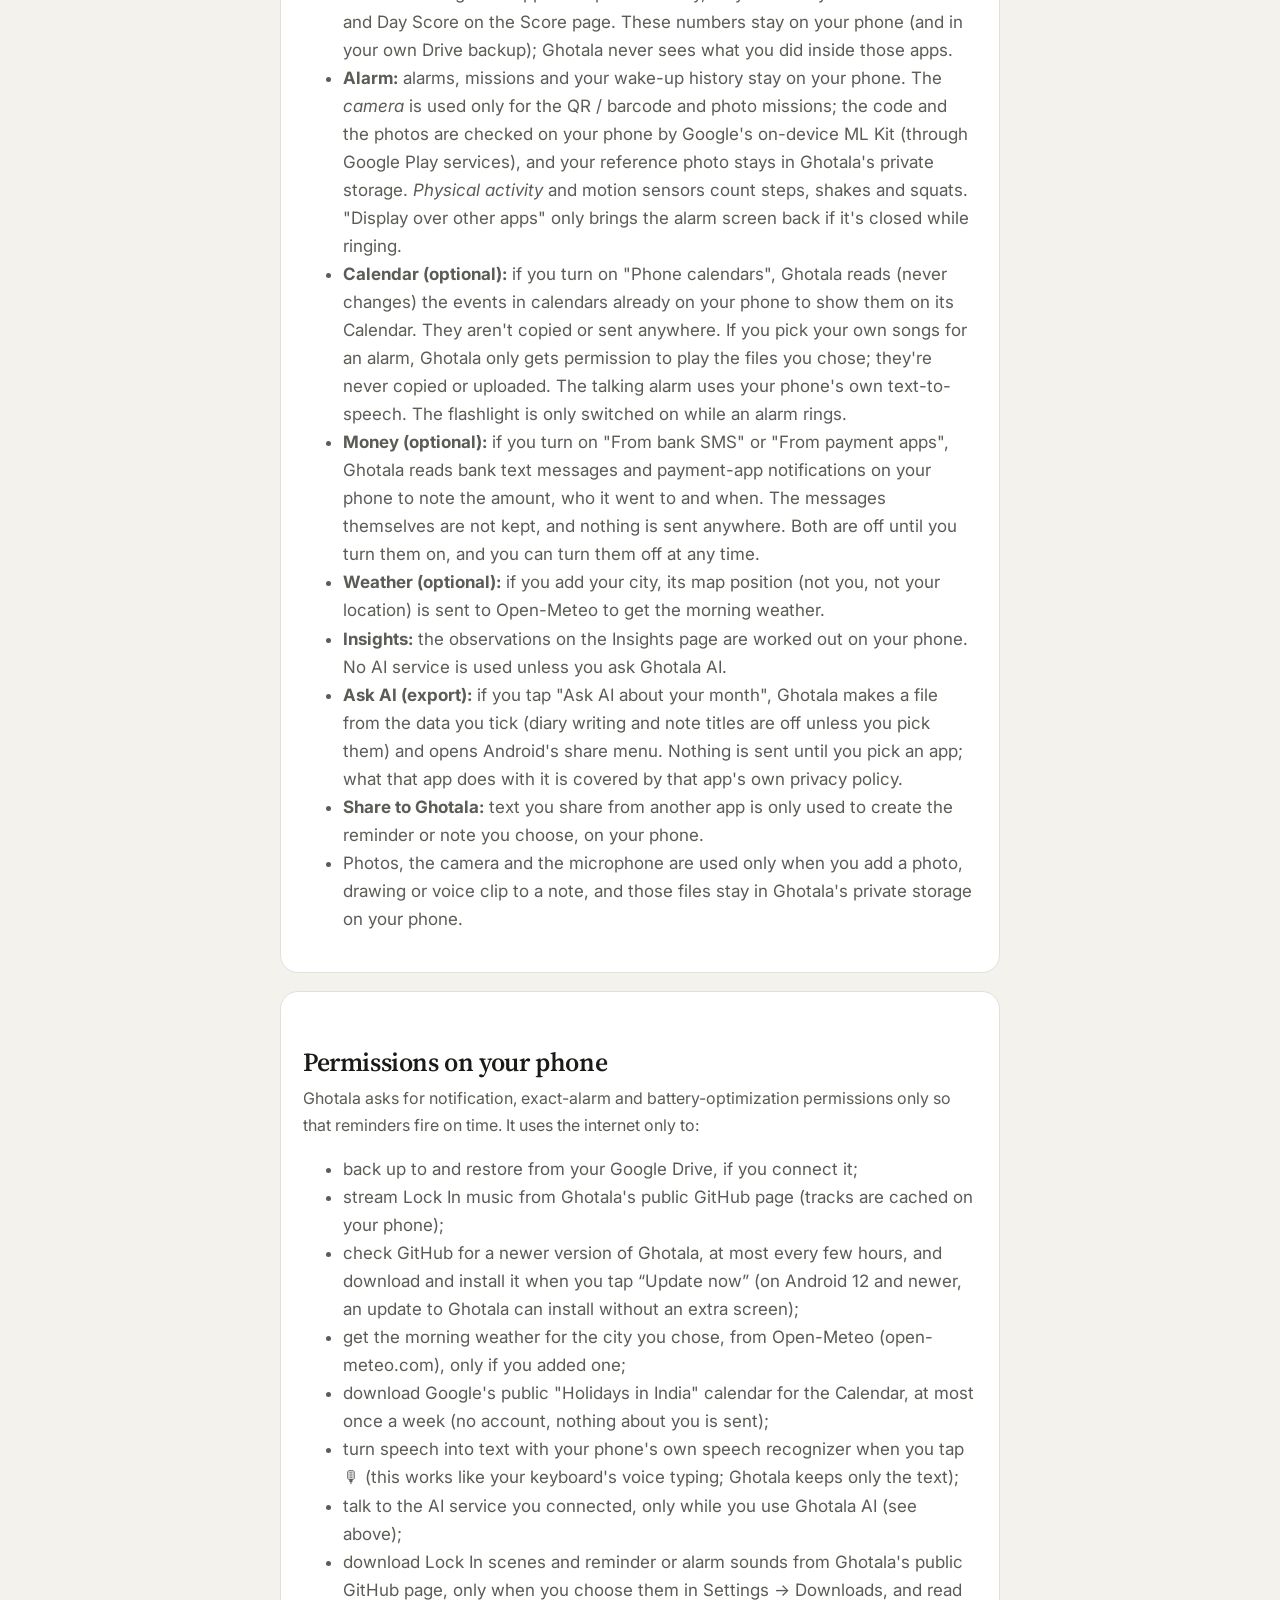
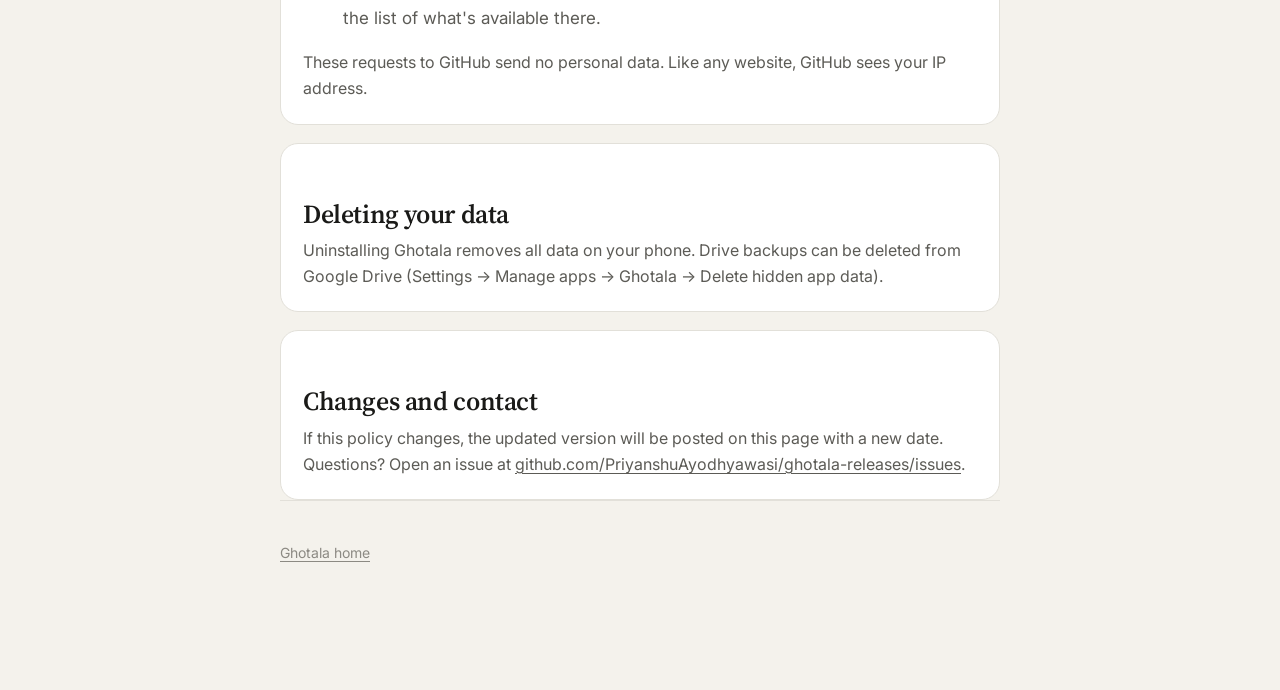
==== commit 0d31d119: "Updates install from inside the app (no Obtainium); privacy: Money's optional SMS and payment-app re" ====
--- a/docs/privacy.html
+++ b/docs/privacy.html
@@ -113,6 +113,9 @@
       <li><strong>Calendar (optional):</strong> if you turn on "Phone calendars", Ghotala reads (never changes) the events in calendars already on your phone to show them on its Calendar. They aren't copied or sent anywhere. If you pick your own songs for an alarm, Ghotala only gets
         permission to play the files you chose; they're never copied or uploaded. The talking alarm uses your phone's own
         text-to-speech. The flashlight is only switched on while an alarm rings.</li>
+      <li><strong>Money (optional):</strong> if you turn on "From bank SMS" or "From payment apps", Ghotala reads bank text messages
+        and payment-app notifications on your phone to note the amount, who it went to and when. The messages themselves are not kept,
+        and nothing is sent anywhere. Both are off until you turn them on, and you can turn them off at any time.</li>
       <li><strong>Weather (optional):</strong> if you add your city, its map position (not you, not your location) is sent to
         Open-Meteo to get the morning weather.</li>
       <li><strong>Insights:</strong> the observations on the Insights page are worked out on your phone. No AI service is used unless you ask Ghotala AI.</li>
